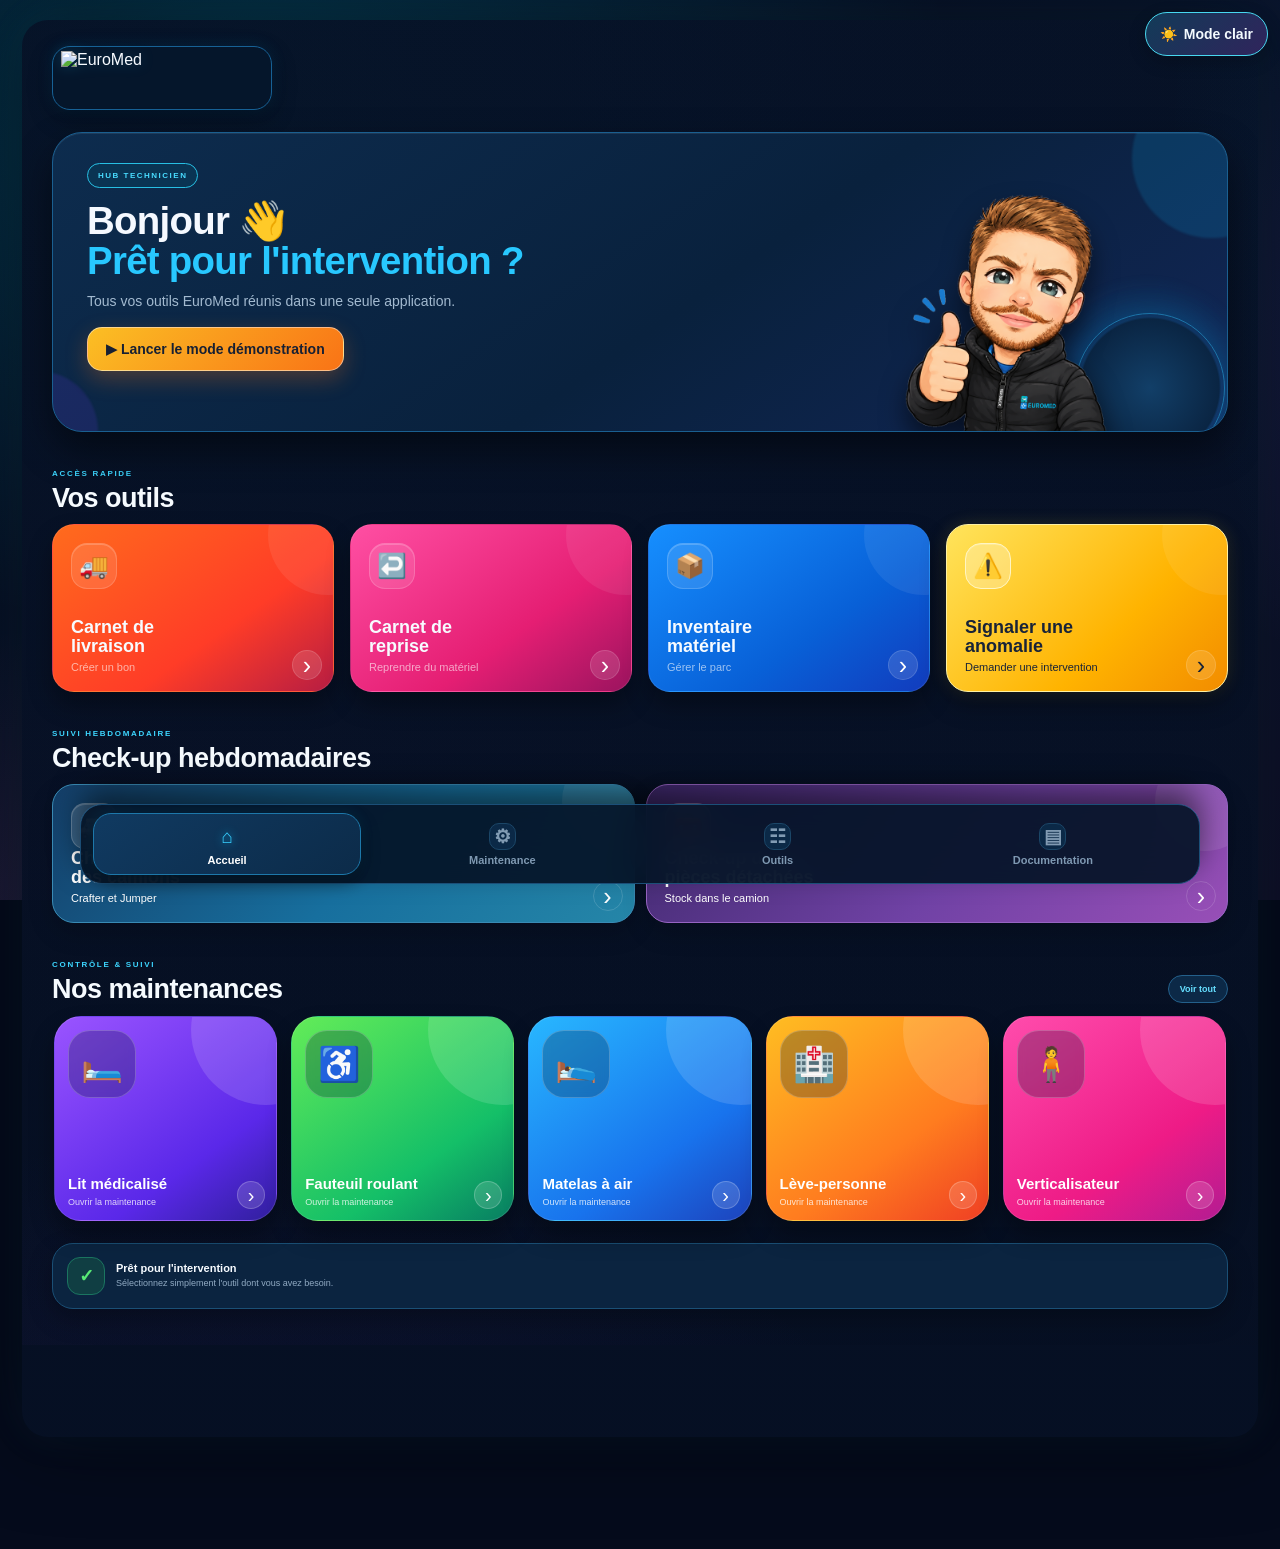
==== index.html @ 22e1423f "Refresh stylesheet cache for light theme colors" ====
<!doctype html>
<html lang="fr">
<head>
<meta charset="utf-8">
<meta name="viewport" content="width=device-width,initial-scale=1,viewport-fit=cover">
<meta name="theme-color" content="#06152b">
<meta name="apple-mobile-web-app-capable" content="yes">
<meta name="apple-mobile-web-app-status-bar-style" content="black-translucent">
<meta name="apple-mobile-web-app-title" content="EuroMed">
<title>EuroMed — Hub Technicien</title>
<link rel="manifest" href="manifest.json">
<link rel="stylesheet" href="style.css?v=20261029-light-contrast">
<style id="tools-checkups-navigation">
.tools-checkup-heading{margin:22px 0 4px}
button.tool-launch{font:inherit;text-align:left;width:100%;cursor:pointer}
.tool-checkup-truck{background:linear-gradient(120deg,#164e63,#0891b2);color:#fff!important}
.tool-checkup-parts{background:linear-gradient(120deg,#4c1d95,#7c3aed);color:#fff!important}
</style>
</head>
<body>
<button class="theme-toggle" id="themeToggle" type="button" aria-label="Passer en mode clair" aria-pressed="false"><span aria-hidden="true">☀️</span><span id="themeToggleLabel">Mode clair</span></button>
<script>
(function(){
 var root=document.documentElement,key='euromed-maintenance-theme',button=document.getElementById('themeToggle'),label=document.getElementById('themeToggleLabel');
 function apply(theme){theme=theme==='light'?'light':'dark';root.setAttribute('data-theme',theme);if(button){button.setAttribute('aria-pressed',String(theme==='light'));button.setAttribute('aria-label',theme==='dark'?'Passer en mode clair':'Passer en mode sombre');}if(label){label.textContent=theme==='dark'?'Mode clair':'Mode sombre';}var icon=button&&button.querySelector('[aria-hidden="true"]');if(icon)icon.textContent=theme==='dark'?'☀️':'🌙';}
 var saved=null;try{saved=localStorage.getItem(key)}catch(e){}apply(saved==='light'?'light':'dark');
 if(button)button.addEventListener('click',function(){var next=root.getAttribute('data-theme')==='dark'?'light':'dark';apply(next);try{localStorage.setItem(key,next)}catch(e){}});
})();
</script>
<div class="app-shell">
  <main id="app" class="app-content"></main>
  <nav class="bottom-nav" aria-label="Navigation principale">
    <button class="nav-item active" data-page="home" type="button"><span class="nav-icon">⌂</span><span>Accueil</span></button>
    <button class="nav-item" data-page="maintenance" type="button"><span class="nav-icon">⚙</span><span>Maintenance</span></button>
    <button class="nav-item" data-page="tools" type="button"><span class="nav-icon">☷</span><span>Outils</span></button>
    <button class="nav-item" data-page="documentation" type="button"><span class="nav-icon">▤</span><span>Documentation</span></button>
  </nav>
</div>
<script>
const MAINTENANCE = [
  {id:'lit', title:'Lit médicalisé', short:'Lit médicalisé', subtitle:'Vérifiez, contrôlez et assurez le bon fonctionnement de votre lit médicalisé.', url:'https://hawaryou.github.io/maintenance-lit-medical/', cls:'purple', icon:'🛏️'},
  {id:'fauteuil', title:'Fauteuil roulant', short:'Fauteuil roulant', subtitle:'Assurez la sécurité et la performance de votre fauteuil roulant.', url:'https://hawaryou.github.io/maintenance-fauteuil-roulant/', cls:'green', icon:'♿'},
  {id:'matelas', title:'Matelas à air', short:'Matelas à air', subtitle:'Contrôlez le système alternating et son bon fonctionnement.', url:'https://hawaryou.github.io/maintenance-matelas-alternating/', cls:'blue', icon:'🛌'},
  {id:'leve', title:'Lève-personne', short:'Lève-personne', subtitle:'Contrôlez le matériel de transfert et ses éléments de sécurité.', url:'https://hawaryou.github.io/maintenance-leve-personne/', cls:'orange', icon:'🏥'},
  {id:'verticalisateur', title:'Verticalisateur', short:'Verticalisateur', subtitle:'Vérifiez, contrôlez et assurez le bon fonctionnement de votre verticalisateur.', url:'https://hawaryou.github.io/maintenance-verticalisateur/', cls:'pink', icon:'🧍'}
];
const app=document.getElementById('app');
const navItems=[...document.querySelectorAll('.nav-item')];
const logo=()=>`<img class="logo" src="https://raw.githubusercontent.com/hawaryou/HUB-euromed/main/assets/euromed-logo.png" alt="EuroMed">`;
const arrow=()=>'<span class="arrow">›</span>';
function setNav(page){navItems.forEach(x=>x.classList.toggle('active',x.dataset.page===page));}
function showPage(page){setNav(page);window.scrollTo({top:0,behavior:'smooth'}); if(page==='maintenance')maintenancePage(); else if(page==='documentation')documentationPage(); else if(page==='tools')toolsPage(); else if(page==='checkupTruck')checkupTruckPage(); else if(page==='checkupParts')checkupPartsPage(); else home();}
function quickIcon(kind){return kind==='delivery'?'🚚':'📦'}
function home(){
 app.innerHTML=`
 <section class="screen-home">
   <div class="topbar">
     <div class="brand-box">${logo()}</div>
     <div class="status-pill" id="connectivityStatus" role="status" aria-live="polite"><span></span><span id="connectivityLabel">Connexion…</span></div>
   </div>
   <div class="hero-card">
     <div class="hero-glow one"></div><div class="hero-glow two"></div>
     <div class="hero-copy">
       <span class="mini-label">HUB TECHNICIEN</span>
       <h1>Bonjour 👋<br><strong>Prêt pour l'intervention ?</strong></h1>
       <p>Tous vos outils EuroMed réunis dans une seule application.</p>
       <button class="demo-launch-btn" id="openDemoMode" type="button">▶ Lancer le mode démonstration</button>
     </div>
     <div class="hero-mascot"><div class="mascot-ring"></div><img src="chibi-euromed.png" alt="Technicien EuroMed"></div>
   </div>
   <div class="section-head"><div><span class="section-kicker">ACCÈS RAPIDE</span><h2>Vos outils</h2></div></div>
   <div class="quick-grid">
     <a class="quick-card delivery" href="https://hawaryou.github.io/Bon-de-livraison-euromed/"><div class="quick-art">${quickIcon('delivery')}</div><div><b>Carnet de<br>livraison</b><small>Créer un bon</small></div>${arrow()}</a>
     <a class="quick-card reprise" href="https://hawaryou.github.io/bon-reprise-euromed/"><div class="quick-art">↩️</div><div><b>Carnet de<br>reprise</b><small>Reprendre du matériel</small></div>${arrow()}</a>
     <a class="quick-card inventory" href="https://hawaryou.github.io/inventaire-materiel/"><div class="quick-art">${quickIcon('inventory')}</div><div><b>Inventaire<br>matériel</b><small>Gérer le parc</small></div>${arrow()}</a>
     <a class="quick-card anomaly" href="signaler-anomalie.html"><div class="quick-art">⚠️</div><div><b>Signaler une<br>anomalie</b><small>Demander une intervention</small></div>${arrow()}</a>
   </div>

   <div class="section-head"><div><span class="section-kicker">SUIVI HEBDOMADAIRE</span><h2>Check-up hebdomadaires</h2></div></div>
   <div class="quick-grid checkup-category-grid">
     <button class="quick-card" data-page="checkupTruck" type="button" style="text-align:left;color:inherit"><div class="quick-art">🚐</div><div><b>Check-up<br>des camions</b><small>Crafter et Jumper</small></div>${arrow()}</button>
     <button class="quick-card" data-page="checkupParts" type="button" style="text-align:left;color:inherit"><div class="quick-art">🧰</div><div><b>Check-up des<br>pièces détachées</b><small>Stock dans le camion</small></div>${arrow()}</button>
   </div>
   <div class="section-head maintenance-head"><div><span class="section-kicker">CONTRÔLE & SUIVI</span><h2>Nos maintenances</h2></div><button class="view-all" data-page="maintenance">Voir tout</button></div>
   <div class="maintenance-scroller">${MAINTENANCE.map((x,i)=>`<button class="maintenance-tile ${x.cls}" data-maint="${x.id}" type="button"><div class="tile-orb">${x.icon}</div><span>${x.title}</span><small>Ouvrir la maintenance</small><i>›</i></button>`).join('')}</div>
   <div class="ready-banner"><div class="ready-icon">✓</div><div><b>Prêt pour l'intervention</b><span>Sélectionnez simplement l'outil dont vous avez besoin.</span></div></div>
 </section>`;
 app.querySelector('.view-all').addEventListener('click',()=>showPage('maintenance'));
 app.querySelectorAll('[data-maint]').forEach(b=>b.addEventListener('click',()=>{const x=MAINTENANCE.find(m=>m.id===b.dataset.maint);location.href=x.url;}));
}
function maintenancePage(){
 app.innerHTML=`<section class="page-top dark-top"><div class="topbar"><button class="back-btn" data-page="home">‹</button><div class="page-title">⚙️ <span>Nos maintenances</span></div><div class="top-spacer"></div></div><p>Choisissez le matériel à contrôler ou à entretenir.</p></section><section class="tools-directory maintenance-directory">
 ${MAINTENANCE.map((x,i)=>`<a class="tool-launch maintenance-launch maint-${x.cls}" href="${x.url}"><span class="tool-launch-icon">${x.icon}</span><span><b>${x.title}</b><small>${x.subtitle}</small></span><span class="tool-arrow">›</span></a>`).join('')}
 </section>`;
 app.querySelector('.back-btn').onclick=()=>showPage('home');
}
function toolsPage(){
 app.innerHTML=`<section class="page-top dark-top"><div class="topbar"><button class="back-btn" data-page="home">‹</button><div class="page-title">🧰 <span>Vos outils</span></div><div class="top-spacer"></div></div><p>Tous les outils quotidiens du technicien EuroMed, réunis ici.</p></section><section class="tools-directory">
 <a class="tool-launch tool-delivery" href="https://hawaryou.github.io/Bon-de-livraison-euromed/"><span class="tool-launch-icon">🚚</span><span><b>Carnet de livraison</b><small>Créer et signer un bon de livraison</small></span><span class="tool-arrow">›</span></a>
 <a class="tool-launch tool-reprise" href="https://hawaryou.github.io/bon-reprise-euromed/"><span class="tool-launch-icon">↩️</span><span><b>Carnet de reprise</b><small>Tracer le matériel repris</small></span><span class="tool-arrow">›</span></a>
 <a class="tool-launch tool-inventory" href="https://hawaryou.github.io/inventaire-materiel/"><span class="tool-launch-icon">📦</span><span><b>Inventaire du matériel</b><small>Consulter et gérer le parc</small></span><span class="tool-arrow">›</span></a>
 <a class="tool-launch tool-anomaly" href="signaler-anomalie.html"><span class="tool-launch-icon">⚠️</span><span><b>Signaler une anomalie</b><small>Déclarer un problème technique</small></span><span class="tool-arrow">›</span></a>
 <div class="section-head tools-checkup-heading"><div><span class="section-kicker">SUIVI HEBDOMADAIRE</span><h2>Check-up hebdomadaires</h2></div></div>
 <button class="tool-launch tool-checkup-truck" type="button" data-open-checkup="truck"><span class="tool-launch-icon">🚐</span><span><b>Check-up des camions</b><small>Contrôle du Crafter et du Jumper</small></span><span class="tool-arrow">›</span></button>
 <button class="tool-launch tool-checkup-parts" type="button" data-open-checkup="parts"><span class="tool-launch-icon">🧰</span><span><b>Check-up des pièces détachées</b><small>Vérifier les pièces et consommables dans le camion</small></span><span class="tool-arrow">›</span></button>
 </section>`;
 app.querySelector('.back-btn').onclick=()=>showPage('home');
 app.querySelector('[data-open-checkup="truck"]').onclick=()=>showPage('checkupTruck');
 app.querySelector('[data-open-checkup="parts"]').onclick=()=>showPage('checkupParts');
}
function checkupTruckPage(){renderCheckup('truck')}
function checkupPartsPage(){renderCheckup('parts')}
function renderCheckup(mode){
 const isTruck=mode==='truck';
 const veh=['État de la carrosserie','Pneus (pression et usure)','Feux (phares, arrière, clignotants, freins)','Rétroviseurs','Vitres (fissures, éclats)','Niveau d’huile','Liquide de refroidissement','Liquide de frein','Essuie-glaces et lave-glace','Tableau de bord (voyants d’alerte)','Ceintures de sécurité','Système de communication','Équipement médical','Extincteur','Hygiène et propreté','Côté droit inspecté','Côté gauche inspecté','Avant inspecté','Arrière inspecté'];
 const parts=[[1,'Gonfleur à air pour matelas Nausiflow 512'],[1,'Moteur hauteur variable LINAK'],[1,'Moteur hauteur variable DEWERT'],[1,'Moteur relève-buste LINAK'],[1,'Moteur relève-buste DEWERT'],[1,'Télécommande de lit LINAK'],[1,'Télécommande de lit DEWERT'],[4,'Roues de lit + visserie'],[2,'Barres de liaison de sommier de lit'],[6,'Papillons de lit'],[4,'Attaches barrières de lit'],[2,'Crémaillères de sommier pied pour lit'],[2,'Attaches pour sommier pied'],[1,'Boîte de masques type II'],[1,'Mousse nettoyante Hartmann'],[1,'Bouteille de gel hydroalcoolique'],[1,'Boîte de gants latex/vinyle'],[1,'Paquet de lingettes désinfectantes'],[1,'Sachet poubelle'],[1,'Blouse de protection intégrale']];
 const title=isTruck?'Check-up des camions':'Check-up des pièces détachées';
 const subtitle=isTruck?'Contrôle extérieur, mécanique et équipements du Crafter ou du Jumper.':'Inventaire hebdomadaire des pièces détachées et consommables présents dans le camion.';
 const key='euromed-weekly-checkups-'+mode;
 const fields=isTruck?veh.map((x,i)=>`<div class="cu-row"><label class="cu-item"><span>${x}</span><select name="veh_${i}" aria-label="${x}"><option value="">À vérifier</option><option>OK</option><option>Problème</option><option>Sans objet</option></select></label><input class="cu-detail" name="veh_note_${i}" placeholder="Détail / action à prévoir"></div>`).join(''):parts.map((p,i)=>`<div class="cu-row"><div class="part-name"><b>${p[0]}×</b><span>${p[1]}</span></div><label class="part-check"><input type="checkbox" name="part_present_${i}"> Présent</label><label class="part-check"><input type="checkbox" name="part_missing_${i}"> Manquant</label><input class="cu-detail" name="part_note_${i}" placeholder="Quantité constatée / remarque"></div>`).join('');
 app.innerHTML=`<section class="page-top dark-top"><div class="topbar"><button class="back-btn" data-page="home">‹</button><div class="page-title">${isTruck?'🚐':'🧰'} <span>${title}</span></div><div class="top-spacer"></div></div><p>${subtitle}</p></section><section class="checkup-wrap"><div class="checkup-note">Contrôle hebdomadaire de démonstration. Les données sont conservées localement sur cet appareil ; imprimez le formulaire signé pour l’archivage.</div><form id="checkupForm"><section class="checkup-section"><h2>1. Identification</h2><div class="checkup-fields"><label>Véhicule<select id="cuVehicle" required><option>Volkswagen Crafter</option><option>Citroën Jumper</option></select></label><label>Date<input id="cuDate" type="date" required></label><label>Nom du technicien<input id="cuTech" required placeholder="Nom et prénom"></label>${isTruck?'<label>Kilométrage<input id="cuKm" type="number" min="0" placeholder="Kilométrage"></label>':''}</div></section><section class="checkup-section"><h2>2. ${isTruck?'Vérification du camion':'Pièces détachées à bord'}</h2><p class="checkup-sub">${isTruck?'Inspectez chaque zone du véhicule puis sélectionnez l’état de chaque élément.':'Vérifiez la présence des quantités attendues et signalez les éléments manquants.'}</p>${isTruck?`<div class="vehicle-views"><div class="vehicle-view view-side"><div class="van-drawing"><span class="van-cab"></span><span class="van-body"></span><i class="wheel w1"></i><i class="wheel w2"></i></div><b>Côté droit</b><small>Carrosserie, portes, pneus</small></div><div class="vehicle-view view-side"><div class="van-drawing reverse"><span class="van-cab"></span><span class="van-body"></span><i class="wheel w1"></i><i class="wheel w2"></i></div><b>Côté gauche</b><small>Carrosserie, portes, pneus</small></div><div class="vehicle-view view-front"><div class="van-front"><i></i><i></i><span></span></div><b>Avant</b><small>Capot, pare-brise, feux</small></div><div class="vehicle-view view-rear"><div class="van-rear"><i></i><span></span><i></i></div><b>Arrière</b><small>Portes, feux, pare-chocs</small></div></div>`:''}<div class="checkup-progress"><span id="cuProgressText">0 élément vérifié</span><div><i id="cuProgressBar"></i></div></div><div class="checkup-list">${fields}</div></section><section class="checkup-section"><h2>3. Observations et signature</h2><label class="full-label">Observations générales<textarea id="cuNotes" rows="3" placeholder="Anomalies, pièces à commander, actions réalisées…"></textarea></label><label class="full-label">Signature du technicien</label><canvas id="cuSignature"></canvas><button class="secondary-btn" id="clearSig" type="button">Effacer la signature</button></section><div class="checkup-actions"><button class="big-open" type="submit">💾 Enregistrer le contrôle</button><button class="secondary-btn" id="printCu" type="button">🖨️ Imprimer / PDF</button><button class="secondary-btn" id="newCu" type="button">Nouveau contrôle</button></div></form><section class="checkup-section"><h2>Historique de ce check-up</h2><div id="cuHistory"></div></section></section>`;
 app.querySelector('.back-btn').onclick=()=>showPage('home');const date=app.querySelector('#cuDate');date.value=new Date().toISOString().slice(0,10);const canvas=app.querySelector('#cuSignature'),ctx=canvas.getContext('2d');let drawing=false,ink=false;
 function resize(){const r=canvas.getBoundingClientRect();canvas.width=Math.max(300,Math.floor(r.width*devicePixelRatio));canvas.height=150*devicePixelRatio;ctx.setTransform(devicePixelRatio,0,0,devicePixelRatio,0,0);ctx.lineWidth=2.5;ctx.lineCap='round';ctx.strokeStyle='#10243b'}resize();
 function pt(e){const r=canvas.getBoundingClientRect();return{x:e.clientX-r.left,y:e.clientY-r.top}}canvas.onpointerdown=e=>{drawing=true;ink=true;canvas.setPointerCapture(e.pointerId);const p=pt(e);ctx.beginPath();ctx.moveTo(p.x,p.y)};canvas.onpointermove=e=>{if(drawing){const p=pt(e);ctx.lineTo(p.x,p.y);ctx.stroke()}};['pointerup','pointercancel'].forEach(n=>canvas.addEventListener(n,()=>drawing=false));app.querySelector('#clearSig').onclick=()=>{ctx.clearRect(0,0,canvas.width,canvas.height);ink=false};
 function updateProgress(){const controls=[...app.querySelectorAll('.checkup-list select')];const done=controls.filter(x=>x.value!=='').length;const total=controls.length;const label=app.querySelector('#cuProgressText');const bar=app.querySelector('#cuProgressBar');if(label)label.textContent=done+' / '+total+' éléments vérifiés';if(bar)bar.style.width=(total?done/total*100:0)+'%';controls.forEach(x=>{x.closest('.cu-row')?.classList.toggle('cu-problem',x.value==='Problème');x.closest('.cu-row')?.classList.toggle('cu-ok',x.value==='OK')})}app.querySelectorAll('.checkup-list select').forEach(x=>x.addEventListener('change',updateProgress));updateProgress();
 function history(){let a=[];try{a=JSON.parse(localStorage.getItem(key)||'[]')}catch(e){}app.querySelector('#cuHistory').innerHTML=a.length?a.slice().reverse().map(x=>`<div class="cu-history-row"><b>${x.vehicle} — ${x.date}</b><span>${x.tech} · ${x.status}</span></div>`).join(''):'<p class="checkup-sub">Aucun contrôle enregistré sur cet appareil.</p>'}
 app.querySelector('#checkupForm').onsubmit=e=>{e.preventDefault();const form=e.currentTarget;const data={vehicle:app.querySelector('#cuVehicle').value,date:date.value,tech:app.querySelector('#cuTech').value,km:app.querySelector('#cuKm')?.value||'',notes:app.querySelector('#cuNotes').value,signature:ink?canvas.toDataURL('image/png'):'',fields:{},status:'Contrôle enregistré'};form.querySelectorAll('[name]').forEach(el=>data.fields[el.name]=el.type==='checkbox'?el.checked:el.value);let a=[];try{a=JSON.parse(localStorage.getItem(key)||'[]')}catch(e){}a.push(data);try{localStorage.setItem(key,JSON.stringify(a));alert('Contrôle enregistré sur cet appareil. Pensez à imprimer une copie pour l’archivage.');history()}catch(err){alert('Stockage local saturé. Imprimez le contrôle pour le conserver.')}};
 app.querySelector('#printCu').onclick=()=>window.print();app.querySelector('#newCu').onclick=()=>{if(confirm('Commencer un nouveau contrôle ?')){if(isTruck)checkupTruckPage();else checkupPartsPage()}};history();
}

function documentationPage(){
 app.innerHTML=`
 <section class="page-top dark-top doc-top">
   <div class="topbar"><button class="back-btn" data-page="home">‹</button><div class="page-title">📄 <span>Documentation</span></div><div class="top-spacer"></div></div>
   <p>Accédez à vos documents et notices EuroMed.</p>
 </section>
 <section class="documentation-wrap">
   <div class="doc-card"><div class="doc-art">📄<span>PDF</span></div><span class="selected-kicker">DOCUMENTS EUROMED</span><h2>Envoi PDF EuroMed</h2><p>Accédez à la documentation, aux notices et envoyez vos documents.</p><a class="big-open" href="https://hawaryou.github.io/envoi_pdf_euromed/">Ouvrir la documentation ${arrow()}</a><div class="direct-link">↗ https://hawaryou.github.io/envoi_pdf_euromed/</div></div>
   <div class="doc-mascot"><div>Ensemble pour<br><strong>votre matériel !</strong></div><img src="chibi-euromed.png" alt="EuroMed"></div>
 </section>`;
 app.querySelector('.back-btn').addEventListener('click',()=>showPage('home'));
}
navItems.forEach(item=>item.addEventListener('click',()=>showPage(item.dataset.page)));
document.addEventListener('click',e=>{const b=e.target.closest('[data-page]');if(!b||b.classList.contains('nav-item')||b.classList.contains('view-all'))return;if(b.tagName==='BUTTON'&&b.dataset.page)showPage(b.dataset.page);});
home();
</script>
<script>
(function(){
 function update(){var pill=document.getElementById("connectivityStatus"),label=document.getElementById("connectivityLabel");if(!pill||!label)return;var online=navigator.onLine;label.textContent=online?"EN LIGNE":"HORS CONNEXION";pill.classList.toggle("offline",!online);pill.setAttribute("aria-label",online?"Connexion disponible":"Mode hors connexion");}
 window.addEventListener("online",update);window.addEventListener("offline",update);update();
 if("serviceWorker" in navigator && location.protocol==="https:"){navigator.serviceWorker.register("./service-worker.js").catch(function(e){console.warn("Mode hors connexion indisponible",e);});}
})();
</script>
<script>
/* Sur téléphone, la barre de navigation apparaît au toucher puis se replie après quelques secondes. */
(function(){
  var mq = window.matchMedia('(max-width: 700px)');
  var timer = null;
  function reveal(){
    if (!mq.matches) { document.body.classList.remove('nav-visible'); return; }
    document.body.classList.add('nav-visible');
    if (timer) window.clearTimeout(timer);
    timer = window.setTimeout(function(){
      document.body.classList.remove('nav-visible');
    }, 4500);
  }
  document.addEventListener('touchstart', reveal, {passive:true});
  document.addEventListener('pointerdown', function(e){
    if (e.pointerType === 'touch' || e.pointerType === 'pen') reveal();
  }, {passive:true});
  document.addEventListener('focusin', function(e){
    if (mq.matches && e.target.closest && e.target.closest('.bottom-nav')) reveal();
  });
  window.addEventListener('resize', function(){
    if (!mq.matches) {
      if (timer) window.clearTimeout(timer);
      document.body.classList.remove('nav-visible');
    }
  });
})();
</script>

<script>
/* Mode présentation EuroMed : parcours guidé du HUB et de ses applications. */
(function(){
 const slides=[
  {eyebrow:'01 · LE HUB EUROMED',title:'Un portail unique pour le technicien',text:'Le HUB est la porte d’entrée vers les outils terrain EuroMed. Il rassemble les applications web créées pour réduire le papier, guider les contrôles et retrouver rapidement les bons documents.',items:[
   ['🏠','Accueil centralisé','Accès direct aux bons, à l’inventaire, au signalement d’anomalie, aux check-ups et aux maintenances.'],
   ['📱','Pensé pour le terrain','Interface responsive, grandes zones tactiles et navigation utilisable sur smartphone comme sur ordinateur.'],
   ['🎨','Interface personnalisable','Cartes colorées, thème clair/sombre et identité visuelle EuroMed avec logo et chibi.'],
   ['🧭','Navigation cohérente','Les applications disposent d’un bouton Menu pour revenir au HUB, afin de garder un parcours simple.']
  ]},
  {eyebrow:'02 · BON DE LIVRAISON',title:'Formaliser chaque livraison',text:'Le carnet numérique remplace le bon papier et rassemble les informations utiles à la traçabilité de la livraison.',items:[
   ['👤','Destinataire','Établissement ou client, adresse, ville, e-mail et référence de commande.'],
   ['📦','Matériel livré','Tableau modifiable avec nom, quantité, désignation du produit et numéro de série ou de lot ; ajout de plusieurs lignes.'],
   ['✍️','Réception signée','Date et lieu de livraison, signature du client et signature du technicien/installateur.'],
   ['📷','Destinataire absent','Option dédiée avec prise de photo du lieu de dépôt à joindre au bon.'],
   ['📧','Envoi avec pièces jointes','Le bon est adressé à EuroMed et peut aussi être envoyé au client avec plusieurs notices/protocoles sélectionnés.']
  ],links:[['Ouvrir le bon de livraison','https://hawaryou.github.io/Bon-de-livraison-euromed/']]},
  {eyebrow:'03 · BON DE REPRISE',title:'Tracer le matériel récupéré',text:'Le carnet de reprise reprend la présentation graphique du bon de livraison mais répond au scénario inverse : un technicien récupère du matériel chez un patient ou un établissement.',items:[
   ['🧾','Identification','Renseigner le destinataire et les informations de reprise sans champ téléphone superflu.'],
   ['🛠️','Matériel repris','Tableau pour identifier chaque équipement et renseigner son état au moment de la récupération.'],
   ['⚠️','Motif et anomalie','Motifs de reprise présentés clairement ; la détection d’une anomalie permet de joindre une photo.'],
   ['✍️','Traçabilité','Document de reprise signé et envoyé par e-mail via son propre Apps Script, indépendant de celui de la livraison.']
  ],links:[['Ouvrir le bon de reprise','https://hawaryou.github.io/bon-reprise-euromed/']]},
  {eyebrow:'04 · INVENTAIRE DU MATÉRIEL',title:'Identifier le matériel par scan',text:'L’application d’inventaire aide à relever les numéros de série sur site, sans devoir les retaper manuellement.',items:[
   ['📷','Scan EAN-13','La caméra du téléphone lit le code-barres du lit et récupère son numéro de série. Le code est contrôlé, y compris son chiffre de contrôle.'],
   ['🛏️','Lit obligatoire','Le numéro de série du lit constitue l’identifiant requis pour poursuivre la saisie.'],
   ['🧰','Équipements associés','Potence, barrières et matelas à air peuvent être scannés en complément.'],
   ['📋','Localisation','Foyer/établissement, nom et chambre sont saisis puis préremplis dans le Google Form.'],
   ['📊','Enregistrement','Après vérification, le formulaire est envoyé et la réponse est enregistrée dans le Google Sheet associé.']
  ],links:[['Ouvrir l’inventaire','https://hawaryou.github.io/inventaire-materiel/']]},
  {eyebrow:'05 · SIGNALER UNE ANOMALIE',title:'Faire remonter un problème terrain',text:'Le formulaire structure les informations nécessaires pour comprendre le défaut et préparer une intervention.',items:[
   ['🩺','Dispositif concerné','Lit, fauteuil roulant, matelas à air, verticalisateur, soulève-personne ou autre matériel.'],
   ['🔎','Identification rapide','Numéro de série saisi ou lu par QR, Data Matrix, code-barres ou photo, avec réglages de caméra disponibles.'],
   ['📍','Contexte','Client/établissement, foyer si applicable et nom du technicien ayant constaté le problème.'],
   ['📝','Description et photos','Décrire l’anomalie et les risques éventuels ; ajouter jusqu’à cinq photos.'],
   ['📤','Brouillon et file d’attente','Les champs sont conservés localement sur l’appareil et une file d’attente permet de suivre les signalements à envoyer. Les photos ne sont pas conservées après fermeture/rechargement.']
  ],links:[['Ouvrir le formulaire anomalie','signaler-anomalie.html']]},
  {eyebrow:'06 · MAINTENANCES',title:'Des fiches adaptées à chaque équipement',text:'Les applications reprennent les fiches de maintenance EuroMed correspondantes. Elles guident le technicien dans les contrôles visuels et fonctionnels, puis produisent une trace documentaire.',items:[
   ['🛏️','Lit médicalisé · ENR08-V05','Contrôles, scan QR/Data Matrix/Code 128/EAN-13, certificat PDF, résultat conforme en vert et non conforme en rouge, niveau d’obsolescence et tournée multi-lits.'],
   ['♿','Fauteuil roulant · ENR10-V03','Contrôles visuels et fonctionnels, scan par caméra ou photo, certificat PDF, aperçu avant envoi et tournée multi-fauteuils.'],
   ['🛌','Matelas à air · ENR09-V02','Maintenance annuelle ou périodique, contrôles du système compresseur/matelas, observations, pièces remplacées, obsolescence et PDF.'],
   ['🏥','Lève-personne · ENR11-V02','Contrôles de sécurité, saisie des numéros de sangles et décision de maintien en service : approuvé, approuvé sous réserve ou non approuvé.'],
   ['🧍','Verticalisateur · ENR12-V02','Fiche dédiée aux contrôles visuels et fonctionnels, identification par scan et décision de maintien en service.'],
   ['📄','Un résultat exploitable','Les fiches génèrent un PDF comprenant les résultats, observations et signatures, avec aperçu/téléchargement et envoi par e-mail via Google Apps Script.']
  ],links:[
   ['Lit médicalisé','https://hawaryou.github.io/maintenance-lit-medical/'],
   ['Fauteuil roulant','https://hawaryou.github.io/maintenance-fauteuil-roulant/'],
   ['Matelas à air','https://hawaryou.github.io/maintenance-matelas-alternating/'],
   ['Lève-personne','https://hawaryou.github.io/maintenance-leve-personne/'],
   ['Verticalisateur','https://hawaryou.github.io/maintenance-verticalisateur/']
  ]},
  {eyebrow:'07 · TOURNÉES MULTI-ÉQUIPEMENTS',title:'Une signature client pour toute la tournée',text:'Pour les maintenances compatibles, le mode multi-équipements permet de traiter plusieurs appareils dans une même tournée plutôt que de recommencer toute la procédure pour chacun.',items:[
   ['1️⃣','Mode normal','Contrôler un équipement et produire son certificat individuellement.'],
   ['➕','Mode tournée','Enregistrer chaque appareil l’un après l’autre puis passer au suivant.'],
   ['✍️','Signature unique','À la fin de la tournée, le client signe une seule fois.'],
   ['📚','Dossier PDF groupé','Les certificats de la tournée sont regroupés dans un seul PDF et peuvent être envoyés ensemble.'],
   ['🟢🔴','Résultat lisible','Les statuts de conformité sont mis en évidence ; pour les fiches concernées, la propreté/aspect extérieur seule ne déclenche pas à elle seule la non-conformité globale.']
  ]},
  {eyebrow:'08 · CHECK-UPS & DOCUMENTATION',title:'Préparer, contrôler et retrouver les ressources',text:'Les check-ups hebdomadaires et la bibliothèque documentaire complètent les applications de maintenance et de traçabilité.',items:[
   ['🚐','Check-up des camions','Liste de vérification du Crafter ou du Jumper : carrosserie, pneus, feux, niveaux, essuie-glaces, équipements et observations. Le formulaire comporte une progression de contrôle, une signature et une impression PDF.'],
   ['🧰','Check-up des pièces détachées','Contrôle des quantités attendues, de la présence des pièces et consommables dans le camion, avec remarques sur les manquants.'],
   ['📚','Notices et protocoles','Liste des PDF récupérée depuis GitHub ; actualisation, recherche, sélection multiple, lecture/aperçu, zoom et ouverture dans un nouvel onglet.'],
   ['🎬','Vidéos utiles','Les vidéos de montage/démontage de lit sont proposées sous forme de liens dans l’e-mail, sans envoyer les vidéos comme fichiers.'],
   ['✉️','Envoi documentaire','Saisie du destinataire, sélection des documents, confirmation avant envoi et transmission des PDF en pièces jointes via Apps Script.']
  ],links:[
   ['Démontrer le check-up camion','internal:checkupTruck'],
   ['Démontrer le check-up pièces','internal:checkupParts'],
   ['Ouvrir la documentation','https://hawaryou.github.io/envoi_pdf_euromed/']
  ]},
  {eyebrow:'09 · ARCHITECTURE & BONNES PRATIQUES',title:'Des applications web connectées entre elles',text:'Les interfaces sont hébergées sur GitHub Pages. Selon l’application, les données et les documents utilisent les services associés configurés pour le projet.',items:[
   ['🌐','GitHub Pages','Hébergement des interfaces accessibles par un lien web, sans installation classique sur le poste.'],
   ['📨','Google Apps Script','Utilisé par les formulaires concernés pour transmettre les PDF et les e-mails. Des scripts indépendants sont prévus pour les différents workflows.'],
   ['📂','GitHub pour les notices','Les PDF documentaires sont chargés depuis le dépôt configuré ; ajouter un fichier au bon dossier permet de le faire apparaître dans la liste après actualisation.'],
   ['🔒','Confidentialité','Avant une mise en production élargie, vérifier les destinataires, les droits d’accès, les durées de conservation et les informations de confidentialité. Ne pas placer de données patients/confidentielles dans un dépôt public.'],
   ['🧪','Démo sans risque','Pendant la présentation, montrer les parcours et aperçus ; éviter de signer ou d’envoyer un vrai document si les données sont réelles.']
  ]}
 ];
 let index=0;
 const modal=document.createElement('div');modal.className='demo-modal';modal.id='demoModal';modal.setAttribute('role','dialog');modal.setAttribute('aria-modal','true');modal.setAttribute('aria-label','Mode démonstration EuroMed');modal.hidden=true;
 modal.innerHTML='<div class="demo-panel"><div class="demo-modal-top"><span class="demo-badge">▶ MODE DÉMONSTRATION</span><button class="demo-close" type="button" aria-label="Fermer la démonstration">✕</button></div><div class="demo-progress"><i></i></div><div class="demo-content"></div><div class="demo-footer"><button class="demo-prev" type="button">← Précédent</button><span class="demo-counter"></span><button class="demo-next" type="button">Suivant →</button></div><p class="demo-safety">Présentation guidée · Les liens ouvrent les applications réelles. Ne validez pas de document et n’envoyez pas de données pendant la présentation.</p></div>';
 document.body.appendChild(modal);
 const content=modal.querySelector('.demo-content');
 function render(){
  const s=slides[index];
  content.innerHTML='<span class="demo-eyebrow">'+s.eyebrow+'</span><h2>'+s.title+'</h2><p class="demo-intro">'+s.text+'</p><div class="demo-items">'+s.items.map(x=>'<article class="demo-item"><span class="demo-item-icon">'+x[0]+'</span><div><b>'+x[1]+'</b><p>'+x[2]+'</p></div></article>').join('')+'</div>'+(s.links?'<div class="demo-links">'+s.links.map(x=>'<button type="button" class="demo-link" data-demo-link="'+x[1]+'">'+x[0]+' <span>↗</span></button>').join('')+'</div>':'');
  modal.querySelector('.demo-counter').textContent=(index+1)+' / '+slides.length;
  modal.querySelector('.demo-progress i').style.width=((index+1)/slides.length*100)+'%';
  modal.querySelector('.demo-prev').disabled=index===0;
  modal.querySelector('.demo-next').textContent=index===slides.length-1?'Terminer ✓':'Suivant →';
  /* Sur mobile, chaque étape recommence en haut : ne pas conserver le défilement de l'étape précédente. */
  const panel=modal.querySelector('.demo-panel');
  panel.scrollTop=0;
  content.scrollTop=0;
  if(typeof requestAnimationFrame==='function') requestAnimationFrame(()=>{panel.scrollTop=0;});
 }
 function open(){index=0;render();modal.hidden=false;document.body.classList.add('demo-open');modal.querySelector('.demo-next').focus();}
 function close(){modal.hidden=true;document.body.classList.remove('demo-open');}
 document.addEventListener('click',e=>{if(e.target.closest('#openDemoMode'))open();});
 modal.querySelector('.demo-close').addEventListener('click',close);
 modal.addEventListener('click',e=>{if(e.target===modal)close();});
 modal.querySelector('.demo-prev').addEventListener('click',()=>{if(index>0){index--;render();}});
 modal.querySelector('.demo-next').addEventListener('click',()=>{if(index<slides.length-1){index++;render();}else close();});
 modal.addEventListener('click',e=>{
  const b=e.target.closest('[data-demo-link]');if(!b)return;
  const dest=b.dataset.demoLink;
  if(dest==='internal:maintenance'){close();showPage('maintenance');}
  else if(dest==='internal:checkupTruck'){close();showPage('checkupTruck');}
  else if(dest==='internal:checkupParts'){close();showPage('checkupParts');}
  else {close();window.open(dest,'_blank','noopener');}
 });
 document.addEventListener('keydown',e=>{if(modal.hidden)return;if(e.key==='Escape')close();if(e.key==='ArrowRight')modal.querySelector('.demo-next').click();if(e.key==='ArrowLeft')modal.querySelector('.demo-prev').click();});
})();
</script>
</body>
</html>
---- style.css ----
*{box-sizing:border-box} :root{--bg:#06152b;--bg2:#081c36;--panel:#0d2543;--panel2:#102e50;--line:#1c4f7c;--white:#f7fbff;--muted:#9bb3cb;--cyan:#16c7ff;--blue:#247bff;--purple:#8b4dff;--green:#48df5c;--pink:#ff3e9e;--orange:#ff7a25}html{background:#020b17;scroll-behavior:smooth}body{margin:0;min-height:100vh;font-family:-apple-system,BlinkMacSystemFont,"SF Pro Display","Segoe UI",Roboto,Arial,sans-serif;color:var(--white);background:radial-gradient(circle at 50% -10%,#123b63 0,#06152b 42%,#020b17 100%)}button,a{font:inherit}a{text-decoration:none;color:inherit}.app-shell{width:100%;max-width:520px;min-height:100vh;margin:0 auto;position:relative;overflow:hidden;background:linear-gradient(180deg,#06172e 0,#071a32 52%,#041126 100%);padding-bottom:92px;box-shadow:0 0 70px #0008}.app-content{min-height:100vh;background:radial-gradient(circle at 85% 10%,#0c3454aa 0,transparent 28%),linear-gradient(180deg,#06172e,#041329)}
.screen-home{padding:15px 16px 26px}.topbar{display:flex;align-items:center;justify-content:space-between;gap:12px;margin-bottom:14px}.brand-box{width:190px;height:55px;display:flex;align-items:center;padding:4px 8px;border-radius:18px;background:#06172ccc;border:1px solid #176195;box-shadow:0 8px 24px #0005,0 0 16px #079fe622}.logo{width:100%;height:100%;object-fit:contain;object-position:left center;opacity:1;mix-blend-mode:normal;filter:drop-shadow(0 0 7px #19bfff33)}.status-pill{border:1px solid #23547d;background:#0b2947;color:#b8cde1;border-radius:999px;padding:8px 10px;font-size:8px;font-weight:900;letter-spacing:.8px;white-space:nowrap}.status-pill>span:first-child{display:inline-block;width:6px;height:6px;background:#52e66b;border-radius:50%;box-shadow:0 0 9px #52e66b;margin-right:5px}.hero-card{min-height:250px;border:1px solid #1a5f90;border-radius:30px;padding:20px 18px;position:relative;overflow:hidden;background:linear-gradient(145deg,#0d2c4e,#09213d 55%,#122657);box-shadow:0 18px 38px #0007, inset 0 1px 0 #ffffff14}.hero-card:after{content:"";position:absolute;inset:auto -40px -80px auto;width:240px;height:240px;border-radius:50%;background:radial-gradient(circle,#0d6fa5aa 0,transparent 68%);filter:blur(2px)}.hero-glow{position:absolute;border-radius:50%;filter:blur(1px)}.hero-glow.one{width:160px;height:160px;right:-65px;top:-55px;background:#0ca7e62c}.hero-glow.two{width:120px;height:120px;left:-75px;bottom:-60px;background:#7138ff24}.hero-copy{position:relative;z-index:4;width:65%}.mini-label{display:inline-block;border:1px solid #27bfe3;background:#0a3453;border-radius:999px;padding:7px 10px;font-size:8px;font-weight:900;letter-spacing:1.5px;color:#49dcff}.hero-copy h1{font-size:25px;line-height:1.05;letter-spacing:-.7px;margin:13px 0 9px;color:#f5f9ff}.hero-copy h1 strong{color:#28c8ff}.hero-copy p{font-size:11px;line-height:1.45;color:#a3bad0;max-width:220px;margin:0}.hero-mascot{position:absolute;z-index:5;right:-2px;bottom:-7px;width:47%;height:205px;display:flex;align-items:flex-end;justify-content:center}.mascot-ring{position:absolute;width:150px;height:150px;border-radius:50%;right:4px;bottom:-25px;background:radial-gradient(circle,#123f68 0,#0a2543 66%,transparent 68%);border:1px solid #1c75a9;box-shadow:0 0 30px #008ed333}.hero-mascot img{position:relative;width:185px;height:185px;object-fit:contain;opacity:1;mix-blend-mode:normal;filter:drop-shadow(0 15px 13px #0008);transform:translateY(6px)}
.section-head{display:flex;justify-content:space-between;align-items:end;gap:10px;margin:25px 0 12px}.section-kicker{font-size:8px;font-weight:900;letter-spacing:1.7px;color:#3dd6ff}.section-head h2{font-size:23px;line-height:1;margin:5px 0 0;color:#f6fbff;letter-spacing:-.5px}.view-all{border:1px solid #24608b;background:#0c2947;color:#66dfff;border-radius:999px;padding:8px 11px;font-size:9px;font-weight:900}.quick-grid{display:grid;grid-template-columns:1fr 1fr;gap:11px}.quick-card{min-height:145px;border-radius:25px;padding:14px;position:relative;overflow:hidden;display:flex;flex-direction:column;justify-content:space-between;border:1px solid #ffffff18;box-shadow:0 13px 25px #0005;transition:transform .15s}.quick-card:active,.maintenance-tile:active,.big-open:active{transform:scale(.985)}.quick-card:after{content:"";position:absolute;width:120px;height:120px;border-radius:50%;right:-55px;top:-50px;background:#ffffff12}.delivery{background:linear-gradient(145deg,#ff6b1d,#ff3c27 62%,#b61d43)}.reprise{background:linear-gradient(145deg,#ff4fa3,#e51e73 62%,#9b145f)}.inventory{background:linear-gradient(145deg,#168fff,#0860d7 62%,#123cbd)}.quick-art{width:46px;height:46px;border-radius:16px;background:#ffffff1d;border:1px solid #ffffff2b;display:grid;place-items:center;font-size:24px;box-shadow:inset 0 1px 0 #fff3}.quick-card b{font-size:16px;line-height:1.03}.quick-card small{display:block;color:#fff9;font-size:9px;margin-top:5px}.arrow{display:grid;place-items:center;width:30px;height:30px;border-radius:50%;background:#ffffff20;border:1px solid #ffffff25;font-size:25px;color:#fff;line-height:1}.quick-card>.arrow{position:absolute;right:11px;bottom:11px}.maintenance-head{margin-top:29px}.maintenance-scroller{display:flex;gap:10px;overflow-x:auto;padding:1px 2px 14px;margin-right:-16px;scrollbar-width:none}.maintenance-scroller::-webkit-scrollbar{display:none}.maintenance-tile{flex:0 0 150px;height:185px;border:1px solid #ffffff20;border-radius:27px;padding:13px;position:relative;overflow:hidden;display:flex;flex-direction:column;justify-content:flex-end;text-align:left;color:#fff;box-shadow:0 14px 25px #0005}.maintenance-tile:before{content:"";position:absolute;width:150px;height:150px;border-radius:50%;right:-65px;top:-62px;background:#fff2}.maintenance-tile.purple{background:linear-gradient(145deg,#9a54ff,#5a28e9 68%,#301f9d)}.maintenance-tile.green{background:linear-gradient(145deg,#63ec58,#14bf68 67%,#087d62)}.maintenance-tile.blue{background:linear-gradient(145deg,#28b7ff,#1873ed 65%,#1d43bc)}.maintenance-tile.orange{background:linear-gradient(145deg,#ffbd22,#ff7c1f 62%,#ef3f24)}.maintenance-tile.pink{background:linear-gradient(145deg,#ff4cac,#ee1b86 65%,#b31c92)}.tile-orb{position:absolute;top:13px;left:13px;width:68px;height:68px;border-radius:22px;background:#06182d45;border:1px solid #ffffff35;display:grid;place-items:center;font-size:34px;backdrop-filter:blur(5px)}.maintenance-tile span{font-size:15px;font-weight:900;line-height:1.05;position:relative;z-index:2;max-width:125px}.maintenance-tile small{font-size:9px;color:#fffC;margin-top:5px;position:relative;z-index:2}.maintenance-tile i{position:absolute;right:11px;bottom:11px;width:28px;height:28px;border-radius:50%;background:#ffffff24;border:1px solid #ffffff35;display:grid;place-items:center;font-size:20px;font-style:normal}.ready-banner{display:flex;gap:11px;align-items:center;margin-top:8px;padding:13px 14px;border:1px solid #1a4f75;border-radius:21px;background:#0b2440;box-shadow:0 10px 24px #0004}.ready-icon{width:38px;height:38px;flex:0 0 38px;border-radius:13px;background:#103e43;color:#57e975;display:grid;place-items:center;font-weight:900;font-size:18px;border:1px solid #1b7560}.ready-banner b{display:block;font-size:11px}.ready-banner span{display:block;color:#91abc3;font-size:9px;line-height:1.35;margin-top:3px}
.dark-top{padding:15px 16px 25px;background:linear-gradient(180deg,#071c34,#06162b);border-bottom:1px solid #17466e}.page-title{font-size:21px;font-weight:900;display:flex;gap:7px;align-items:center}.page-title span{color:#f6fbff}.back-btn{width:38px;height:38px;border-radius:14px;border:1px solid #235b86;background:#0b2947;color:#fff;font-size:28px;line-height:1;display:grid;place-items:center}.top-spacer{width:38px}.dark-top p{font-size:11px;color:#99b2ca;margin:2px 0 0}.maintenance-page-section{padding:17px 16px 25px}.tab-scroller{display:flex;gap:8px;overflow-x:auto;padding:1px 1px 12px;scrollbar-width:none}.tab-scroller::-webkit-scrollbar{display:none}.maint-tab{border:1px solid #274f73;flex:0 0 auto;background:#0b2947;color:#c4d3e2;border-radius:999px;padding:10px 13px;font-size:9px;font-weight:900;box-shadow:inset 0 1px 0 #fff1}.maint-tab.active{background:linear-gradient(145deg,#1b86ff,#2b66ff);border-color:#53b7ff;color:#fff;box-shadow:0 7px 16px #096eff44}.selected-maint{min-height:430px;border-radius:30px;padding:18px;position:relative;overflow:hidden;border:1px solid #ffffff2a;box-shadow:0 18px 35px #0007}.selected-maint:before{content:"";position:absolute;width:300px;height:300px;border-radius:50%;right:-110px;top:-105px;background:#ffffff13}.selected-maint:after{content:"";position:absolute;width:230px;height:230px;border-radius:50%;left:-130px;bottom:-120px;background:#ffffff0b}.selected-maint.purple{background:linear-gradient(145deg,#a65cff,#4e21d9 65%,#21167f)}.selected-maint.green{background:linear-gradient(145deg,#63ee58,#13b965 65%,#067657)}.selected-maint.blue{background:linear-gradient(145deg,#24bfff,#176eea 65%,#2039a8)}.selected-maint.orange{background:linear-gradient(145deg,#ffc62b,#ff711c 64%,#e52d2d)}.selected-maint.pink{background:linear-gradient(145deg,#ff55ae,#eb208a 64%,#9e1b90)}.selected-art{width:120px;height:120px;border-radius:34px;background:#06172d3f;border:1px solid #ffffff35;display:grid;place-items:center;font-size:62px;backdrop-filter:blur(7px);box-shadow:inset 0 1px 0 #fff2,0 12px 25px #0004;margin:4px 0 28px}.selected-kicker{font-size:8px;letter-spacing:1.6px;font-weight:900;color:#fffB}.selected-maint h2{font-size:28px;line-height:1;margin:6px 0 10px;color:#fff;position:relative;z-index:2;letter-spacing:-.7px}.selected-maint p{font-size:11px;line-height:1.45;color:#fffD;max-width:330px;position:relative;z-index:2}.big-open{display:flex;align-items:center;justify-content:space-between;background:linear-gradient(145deg,#20a7ff,#1674ff);color:#fff;border:1px solid #8bd8ff55;border-radius:18px;padding:14px 15px;margin-top:28px;font-size:11px;font-weight:900;position:relative;z-index:3;box-shadow:0 10px 23px #001c5e66}.direct-link{font-size:8px;color:#fffB;margin-top:13px;position:relative;z-index:3;overflow:hidden;text-overflow:ellipsis;white-space:nowrap}.dots{display:flex;justify-content:center;gap:6px;margin:14px 0 0}.dots span{width:7px;height:7px;border-radius:50%;background:#294e70}.dots span.active{background:#55dfff;box-shadow:0 0 9px #55dfff}.documentation-wrap{padding:17px 16px 28px}.doc-card{min-height:430px;border-radius:30px;padding:20px;background:linear-gradient(145deg,#1e55d9,#123aab 68%,#11245f);border:1px solid #4c94ff55;box-shadow:0 18px 35px #0007;position:relative;overflow:hidden}.doc-card:before{content:"";position:absolute;width:260px;height:260px;border-radius:50%;right:-100px;top:-90px;background:#55a8ff18}.doc-art{width:118px;height:118px;border-radius:32px;background:#ffffff16;border:1px solid #ffffff32;display:grid;place-items:center;font-size:62px;position:relative;margin-bottom:30px}.doc-art span{position:absolute;right:9px;bottom:9px;font-size:11px;font-weight:900;background:#ff3f75;border-radius:7px;padding:4px 5px}.doc-card h2{font-size:29px;line-height:1;margin:7px 0 10px}.doc-card p{font-size:11px;line-height:1.45;color:#e8f2ff}.doc-mascot{display:flex;align-items:flex-end;justify-content:space-between;margin:15px 10px 0;color:#79ddff;font-size:16px;font-style:italic;line-height:1.15}.doc-mascot strong{color:#fff}.doc-mascot img{width:135px;height:135px;object-fit:contain;opacity:1;mix-blend-mode:normal;filter:drop-shadow(0 13px 13px #0007)}
.bottom-nav{position:fixed;z-index:50;bottom:0;left:50%;transform:translateX(-50%);width:min(520px,100%);padding:7px 10px calc(7px + env(safe-area-inset-bottom));background:rgba(5,20,39,.93);backdrop-filter:blur(18px);-webkit-backdrop-filter:blur(18px);border-top:1px solid #1b4f78;display:grid;grid-template-columns:repeat(3,1fr);gap:7px;box-shadow:0 -15px 30px #0008}.nav-item{min-height:57px;border:1px solid transparent;background:transparent;color:#7f99b2;border-radius:18px;display:flex;flex-direction:column;align-items:center;justify-content:center;gap:4px;font-size:9px;font-weight:900;text-decoration:none}.nav-item.active{color:#fff;background:linear-gradient(145deg,#103a61,#0c2b49);border-color:#1d78aa;box-shadow:0 7px 18px #0007,0 0 13px #069fe822}.nav-item.active .nav-icon{color:#38cfff;text-shadow:0 0 9px #0bbfff}.nav-icon{width:27px;height:27px;border-radius:10px;display:grid;place-items:center;font-size:19px;line-height:1}.nav-item:not(.active) .nav-icon{background:#0b2947;color:#819bb3;border:1px solid #1b4667}
@media(min-width:700px){body{padding:18px 0}.app-shell{border-radius:38px}.bottom-nav{bottom:18px;border-radius:25px;width:480px}}@media(max-width:390px){.brand-box{width:165px}.hero-card{min-height:240px}.hero-copy h1{font-size:23px}.hero-mascot{width:49%}.hero-mascot img{width:160px;height:160px}.maintenance-tile{flex-basis:140px}}

/* Raccourci de signalement d’anomalie — jaune */
.quick-card.anomaly{background:linear-gradient(135deg,#ffe45c,#ffb300 62%,#f28c00);border:1px solid #fff1a3;box-shadow:0 12px 26px #0005,0 0 18px #ffd43b24;color:#182338}.quick-card.anomaly b,.quick-card.anomaly small,.quick-card.anomaly .arrow{color:#182338}.quick-card.anomaly .quick-art{background:#ffffff45;border-color:#fff5c2;color:#182338}

/* EuroMed theme switch: consistent light/dark modes */
.theme-toggle{position:fixed;z-index:10050;top:12px;right:12px;display:inline-flex;align-items:center;justify-content:center;gap:7px;min-height:44px;padding:10px 14px;border:1px solid #48d8f0;border-radius:999px;background:linear-gradient(135deg,#123b58,#30245c);color:#f4fbff;font:700 14px Arial,Helvetica,sans-serif;box-shadow:0 6px 18px #0003;cursor:pointer;touch-action:manipulation}
.theme-toggle:focus-visible{outline:3px solid #fbbf24;outline-offset:3px}
@media(max-width:760px){.theme-toggle{top:calc(8px + env(safe-area-inset-top,0px));right:8px;min-height:44px;padding:9px 11px;font-size:13px}}
html[data-theme="light"] body{background:#f8fafc!important;color:#111827!important}
html[data-theme="light"] body main,html[data-theme="light"] body main *,html[data-theme="light"] body header,html[data-theme="light"] body header *,html[data-theme="light"] body section,html[data-theme="light"] body section *,html[data-theme="light"] body form,html[data-theme="light"] body form *,html[data-theme="light"] body article,html[data-theme="light"] body article *,html[data-theme="light"] body aside,html[data-theme="light"] body aside *{color:#111827!important;background:#fff!important;background-image:none!important;text-shadow:none!important}
html[data-theme="light"] body input,html[data-theme="light"] body select,html[data-theme="light"] body textarea{background:#fff!important;color:#111827!important;border-color:#94a3b8!important}
html[data-theme="light"] body button:not(.theme-toggle){background:#e8f4fb!important;color:#111827!important;border-color:#9bbdd0!important}
html[data-theme="light"] body .theme-toggle{color:#f8fafc!important;background:linear-gradient(135deg,#123b58,#30245c)!important;border-color:#48d8f0!important}
html[data-theme="light"] body a.hub-menu{color:#fff!important;background:linear-gradient(135deg,#078fc4,#5946df)!important}


/* Theme complet du HUB EuroMed */
html[data-theme="light"]{color-scheme:light;background:#f3f7fb}
html[data-theme="light"] body{background:linear-gradient(180deg,#eaf5ff,#f7f9fc)!important;color:#172b3a!important}
html[data-theme="light"] .app-shell{background:#f8fbff!important;box-shadow:0 0 50px #123b5a18!important}
html[data-theme="light"] .app-content{background:#f8fbff!important;color:#172b3a!important}
html[data-theme="light"] .app-content .screen-home,
html[data-theme="light"] .app-content .screen-home *{color:#172b3a}
html[data-theme="light"] .hero-card,html[data-theme="light"] .feature-card,html[data-theme="light"] .tool-card,html[data-theme="light"] .doc-card,html[data-theme="light"] .content-card,html[data-theme="light"] .search-panel{background:#fff!important;color:#172b3a!important;border-color:#c5d8e8!important}
html[data-theme="light"] .brand-box,html[data-theme="light"] .status-pill{background:#e6f5ff!important;color:#164e70!important}
html[data-theme="light"] .bottom-nav{background:#fff!important;border-color:#c5d8e8!important}
html[data-theme="light"] .nav-item{color:#31556c!important}
html[data-theme="light"] .nav-item.active{background:#e4f4ff!important;color:#075985!important}
html[data-theme="light"] .theme-toggle{color:#fff!important;background:linear-gradient(135deg,#123b58,#30245c)!important}


/* HUB clair : conserver les cartes colorées et intégrer les visuels sans carré blanc */
html[data-theme="light"] .app-shell{background:#f8fbff!important}
html[data-theme="light"] .app-content{background:linear-gradient(180deg,#f4f9ff 0%,#ffffff 58%,#edf7ff 100%)!important}
html[data-theme="light"] .screen-home .brand-box{background:#c9efff!important;border-color:#66c8e7!important;box-shadow:0 8px 24px #0a719226!important}
html[data-theme="light"] .brand-box .logo{mix-blend-mode:multiply!important;filter:none!important}
html[data-theme="light"] .hero-mascot{background:transparent!important;isolation:isolate}
html[data-theme="light"] .hero-mascot img,
html[data-theme="light"] .doc-mascot img{background:transparent!important;mix-blend-mode:multiply!important;filter:drop-shadow(0 10px 10px #163b5420)!important}
html[data-theme="light"] .mascot-ring{background:radial-gradient(circle,#d8f3ff 0,#eaf8ff 64%,transparent 68%)!important;border-color:#b8e5f5!important;box-shadow:none!important}
html[data-theme="light"] .hero-card{background:linear-gradient(145deg,#ffffff 0%,#f2faff 58%,#e5f5ff 100%)!important;border-color:#b9dbe9!important}
html[data-theme="light"] .hero-card:after{background:radial-gradient(circle,#b9eaff88 0,transparent 68%)!important}
html[data-theme="light"] .hero-glow.one{background:#76d9ff30!important}
html[data-theme="light"] .hero-glow.two{background:#b7a0ff2b!important}
html[data-theme="light"] .hero-copy h1{color:#172b3a!important}
html[data-theme="light"] .hero-copy h1 strong{color:#087da8!important}
html[data-theme="light"] .hero-copy p{color:#405a6b!important}
html[data-theme="light"] .mini-label{background:#e1f7ff!important;color:#087da8!important;border-color:#6bcfe8!important}
html[data-theme="light"] .section-kicker{color:#087da8!important}
html[data-theme="light"] .quick-card.delivery{background:linear-gradient(145deg,#ff6b1d,#ff3c27 62%,#b61d43)!important;color:#fff!important;border-color:#ffb19c!important}
html[data-theme="light"] .quick-card.reprise{background:linear-gradient(145deg,#ff4fa3,#e51e73 62%,#9b145f)!important;color:#fff!important;border-color:#ffacd0!important}
html[data-theme="light"] .quick-card.inventory{background:linear-gradient(145deg,#168fff,#0860d7 62%,#123cbd)!important;color:#fff!important;border-color:#8ac7ff!important}
html[data-theme="light"] .quick-card.anomaly{background:linear-gradient(135deg,#ffe45c,#ffb300 62%,#f28c00)!important;color:#182338!important;border-color:#fff1a3!important}
html[data-theme="light"] .quick-card.delivery b,html[data-theme="light"] .quick-card.delivery small,html[data-theme="light"] .quick-card.delivery .arrow,
html[data-theme="light"] .quick-card.reprise b,html[data-theme="light"] .quick-card.reprise small,html[data-theme="light"] .quick-card.reprise .arrow,
html[data-theme="light"] .quick-card.inventory b,html[data-theme="light"] .quick-card.inventory small,html[data-theme="light"] .quick-card.inventory .arrow{color:#fff!important}
html[data-theme="light"] .quick-card.anomaly b,html[data-theme="light"] .quick-card.anomaly small,html[data-theme="light"] .quick-card.anomaly .arrow{color:#182338!important}
html[data-theme="light"] .quick-card .quick-art{background:#ffffff25!important;border-color:#ffffff55!important}
html[data-theme="light"] .quick-card.anomaly .quick-art{background:#ffffff45!important;border-color:#fff5c2!important}
html[data-theme="light"] .maintenance-tile.purple{background:linear-gradient(145deg,#9a54ff,#5a28e9 68%,#301f9d)!important;color:#fff!important}
html[data-theme="light"] .maintenance-tile.green{background:linear-gradient(145deg,#63ec58,#14bf68 67%,#087d62)!important;color:#fff!important}
html[data-theme="light"] .maintenance-tile.blue{background:linear-gradient(145deg,#28b7ff,#1873ed 65%,#1d43bc)!important;color:#fff!important}
html[data-theme="light"] .maintenance-tile.orange{background:linear-gradient(145deg,#ffbd22,#ff7c1f 62%,#ef3f24)!important;color:#fff!important}
html[data-theme="light"] .maintenance-tile.pink{background:linear-gradient(145deg,#ff4cac,#ee1b86 65%,#b31c92)!important;color:#fff!important}
html[data-theme="light"] .maintenance-tile span,html[data-theme="light"] .maintenance-tile small{color:#fff!important}
html[data-theme="light"] .selected-maint.purple{background:linear-gradient(145deg,#a65cff,#4e21d9 65%,#21167f)!important;color:#fff!important}
html[data-theme="light"] .selected-maint.green{background:linear-gradient(145deg,#63ee58,#13b965 65%,#067657)!important;color:#fff!important}
html[data-theme="light"] .selected-maint.blue{background:linear-gradient(145deg,#24bfff,#176eea 65%,#2039a8)!important;color:#fff!important}
html[data-theme="light"] .selected-maint.orange{background:linear-gradient(145deg,#ffc62b,#ff711c 64%,#e52d2d)!important;color:#fff!important}
html[data-theme="light"] .selected-maint.pink{background:linear-gradient(145deg,#ff55ae,#eb208a 64%,#9e1b90)!important;color:#fff!important}
html[data-theme="light"] .selected-maint h2,html[data-theme="light"] .selected-maint p,html[data-theme="light"] .selected-maint .selected-kicker,html[data-theme="light"] .selected-maint .direct-link{color:#fff!important}
html[data-theme="light"] .ready-banner{background:linear-gradient(110deg,#e0f7ff,#e8e4ff)!important;border-color:#a7d8e9!important;color:#17364b!important}
html[data-theme="light"] .ready-banner b{color:#17364b!important}
html[data-theme="light"] .ready-banner span{color:#456276!important}
html[data-theme="light"] .dark-top{background:linear-gradient(120deg,#e2f5ff,#eae6ff)!important;border-color:#b8d9e9!important}
html[data-theme="light"] .page-title,html[data-theme="light"] .page-title span,html[data-theme="light"] .dark-top p{color:#17364b!important}
html[data-theme="light"] .back-btn{background:#e1f4ff!important;color:#075985!important;border-color:#a8d9ec!important}
html[data-theme="light"] .maint-tab{background:#eaf4fa!important;color:#31556c!important;border-color:#bfd7e5!important}
html[data-theme="light"] .maint-tab.active{background:linear-gradient(145deg,#1b86ff,#2b66ff)!important;color:#fff!important;border-color:#53b7ff!important}
html[data-theme="light"] .doc-card{background:linear-gradient(145deg,#1e55d9,#123aab 68%,#11245f)!important;color:#fff!important}
html[data-theme="light"] .doc-card h2,html[data-theme="light"] .doc-card p,html[data-theme="light"] .doc-card .selected-kicker{color:#fff!important}
html[data-theme="light"] .doc-mascot{color:#087da8!important}
html[data-theme="light"] .doc-mascot strong{color:#17364b!important}
html[data-theme="light"] .bottom-nav{background:#e9f7ffed!important;border-color:#b6dce9!important}
html[data-theme="light"] .nav-item.active{background:linear-gradient(145deg,#d8f2ff,#e8e2ff)!important;color:#17364b!important}
html[data-theme="light"] .nav-item:not(.active) .nav-icon{background:#d9effa!important;color:#174e70!important;border-color:#b7dce9!important}


/* Correctifs HUB clair : texte visible sur les cartes colorées */
html[data-theme="light"] .quick-card.delivery,html[data-theme="light"] .quick-card.reprise,html[data-theme="light"] .quick-card.inventory,
html[data-theme="light"] .maintenance-tile,html[data-theme="light"] .selected-maint,html[data-theme="light"] .selected-maint *,
html[data-theme="light"] .doc-card,html[data-theme="light"] .doc-card *{
 color:#fff!important;
}
html[data-theme="light"] .quick-card.delivery b,html[data-theme="light"] .quick-card.delivery small,html[data-theme="light"] .quick-card.delivery .arrow,
html[data-theme="light"] .quick-card.reprise b,html[data-theme="light"] .quick-card.reprise small,html[data-theme="light"] .quick-card.reprise .arrow,
html[data-theme="light"] .quick-card.inventory b,html[data-theme="light"] .quick-card.inventory small,html[data-theme="light"] .quick-card.inventory .arrow,
html[data-theme="light"] .maintenance-tile span,html[data-theme="light"] .maintenance-tile small,html[data-theme="light"] .maintenance-tile i,
html[data-theme="light"] .selected-maint h2,html[data-theme="light"] .selected-maint p,html[data-theme="light"] .selected-maint .selected-kicker,html[data-theme="light"] .selected-maint .direct-link,
html[data-theme="light"] .doc-card h2,html[data-theme="light"] .doc-card p{color:#fff!important}
html[data-theme="light"] .quick-card .quick-art,html[data-theme="light"] .maintenance-tile .tile-orb,html[data-theme="light"] .selected-maint .selected-art,html[data-theme="light"] .doc-card .doc-art{
 background-color:#ffffff22!important;color:#fff!important;border-color:#ffffff55!important;
}
html[data-theme="light"] .quick-card.anomaly,html[data-theme="light"] .quick-card.anomaly *{color:#182338!important}
html[data-theme="light"] .hero-card{background:linear-gradient(145deg,#eaf8ff 0%,#d8f2ff 58%,#c8eaff 100%)!important;border-color:#9bd8ed!important}
html[data-theme="light"] .hero-card:after{z-index:0!important}
html[data-theme="light"] .hero-glow{z-index:0!important;pointer-events:none}
html[data-theme="light"] .hero-copy{z-index:2!important}
html[data-theme="light"] .hero-mascot{z-index:3!important;background:transparent!important}
html[data-theme="light"] .hero-mascot img{position:relative;z-index:2;background:transparent!important;mix-blend-mode:multiply!important}
html[data-theme="light"] .mascot-ring{z-index:1!important;right:4px;bottom:-25px;background:radial-gradient(circle,#a7e5ff 0,#ccefff 64%,transparent 68%)!important;border:0!important;box-shadow:none!important;pointer-events:none}
html[data-theme="light"] .status-pill{display:none!important}
html[data-theme="light"] .topbar{position:relative;padding-right:0}
html[data-theme="light"] .theme-toggle{position:absolute!important;top:5px!important;right:0!important;z-index:10050!important}


/* Definitive HUB light-mode cleanup: no white text badges inside colored cards */
html[data-theme="light"] .quick-card,
html[data-theme="light"] .quick-card *,
html[data-theme="light"] .maintenance-tile,
html[data-theme="light"] .maintenance-tile *,
html[data-theme="light"] .selected-maint,
html[data-theme="light"] .selected-maint *,
html[data-theme="light"] .doc-card,
html[data-theme="light"] .doc-card * {
  background-color: transparent !important;
  background-image: none;
  box-shadow: none;
  text-shadow: none;
}
html[data-theme="light"] .quick-card.delivery {background:linear-gradient(145deg,#ff6b1d,#ff3c27 62%,#b61d43)!important}
html[data-theme="light"] .quick-card.reprise {background:linear-gradient(145deg,#ff4fa3,#e51e73 62%,#9b145f)!important}
html[data-theme="light"] .quick-card.inventory {background:linear-gradient(145deg,#168fff,#0860d7 62%,#123cbd)!important}
html[data-theme="light"] .quick-card.anomaly {background:linear-gradient(135deg,#ffe45c,#ffb300 62%,#f28c00)!important}
html[data-theme="light"] .quick-card.delivery *,html[data-theme="light"] .quick-card.reprise *,html[data-theme="light"] .quick-card.inventory * {color:#fff!important}
html[data-theme="light"] .quick-card.anomaly * {color:#182338!important}
html[data-theme="light"] .quick-card .quick-art {background:#ffffff25!important;border:1px solid #ffffff55!important;box-shadow:none!important}
html[data-theme="light"] .quick-card.anomaly .quick-art {background:#ffffff45!important;border-color:#fff5c2!important}
html[data-theme="light"] .maintenance-tile {box-shadow:0 14px 25px #183a5525!important}
html[data-theme="light"] .maintenance-tile.purple{background:linear-gradient(145deg,#9a54ff,#5a28e9 68%,#301f9d)!important}
html[data-theme="light"] .maintenance-tile.green{background:linear-gradient(145deg,#63ec58,#14bf68 67%,#087d62)!important}
html[data-theme="light"] .maintenance-tile.blue{background:linear-gradient(145deg,#28b7ff,#1873ed 65%,#1d43bc)!important}
html[data-theme="light"] .maintenance-tile.orange{background:linear-gradient(145deg,#ffbd22,#ff7c1f 62%,#ef3f24)!important}
html[data-theme="light"] .maintenance-tile.pink{background:linear-gradient(145deg,#ff4cac,#ee1b86 65%,#b31c92)!important}
html[data-theme="light"] .maintenance-tile span,html[data-theme="light"] .maintenance-tile small,html[data-theme="light"] .maintenance-tile i{color:#fff!important;background:transparent!important}
html[data-theme="light"] .maintenance-tile .tile-orb{background:#06182d45!important;border:1px solid #ffffff55!important}
html[data-theme="light"] .selected-maint.purple{background:linear-gradient(145deg,#a65cff,#4e21d9 65%,#21167f)!important}
html[data-theme="light"] .selected-maint.green{background:linear-gradient(145deg,#63ee58,#13b965 65%,#067657)!important}
html[data-theme="light"] .selected-maint.blue{background:linear-gradient(145deg,#24bfff,#176eea 65%,#2039a8)!important}
html[data-theme="light"] .selected-maint.orange{background:linear-gradient(145deg,#ffc62b,#ff711c 64%,#e52d2d)!important}
html[data-theme="light"] .selected-maint.pink{background:linear-gradient(145deg,#ff55ae,#eb208a 64%,#9e1b90)!important}
html[data-theme="light"] .selected-maint h2,html[data-theme="light"] .selected-maint p,html[data-theme="light"] .selected-maint .selected-kicker,html[data-theme="light"] .selected-maint .direct-link{color:#fff!important;background:transparent!important}
html[data-theme="light"] .selected-maint .selected-art{background:#ffffff22!important;border:1px solid #ffffff55!important}
html[data-theme="light"] .doc-card{background:linear-gradient(145deg,#1e55d9,#123aab 68%,#11245f)!important}
html[data-theme="light"] .doc-card h2,html[data-theme="light"] .doc-card p,html[data-theme="light"] .doc-card *{color:#fff!important;background-color:transparent!important}
html[data-theme="light"] .doc-card .doc-art{background:#ffffff16!important;border:1px solid #ffffff32!important}
html[data-theme="light"] .hero-card{background:linear-gradient(145deg,#eaf8ff 0%,#d8f2ff 58%,#c8eaff 100%)!important;border:0!important;box-shadow:none!important;outline:0!important}
html[data-theme="light"] .hero-copy,html[data-theme="light"] .hero-copy *{background:transparent!important;box-shadow:none!important}
html[data-theme="light"] .hero-copy h1,html[data-theme="light"] .hero-copy p{background:transparent!important}
html[data-theme="light"] .hero-card:after,html[data-theme="light"] .hero-glow{opacity:.18!important;pointer-events:none!important}
html[data-theme="light"] .mascot-ring{display:none!important}
html[data-theme="light"] .hero-mascot img{z-index:2!important;mix-blend-mode:multiply!important;filter:drop-shadow(0 10px 10px #163b5420)!important}
.status-pill{display:none!important}

/* Indicateur de connectivité hors ligne */
.status-pill.offline{border-color:#b97832;background:#3a2a17;color:#ffe0a3}.status-pill.offline>span:first-child{background:#ffb547;box-shadow:0 0 9px #ffb547}

/* Priorité aux fenêtres et aperçus : les commandes fixes restent sous les boutons de fermeture. */
.theme-toggle{z-index:9000!important}.modal:not(.hidden),.pdf-preview-modal.show,.privacy-modal.show{z-index:20000!important}


/* Check up hebdomadaire */
.checkup-wrap{padding:14px 16px 32px;display:grid;gap:14px}.checkup-note{background:#102b49;border:1px solid #28547b;border-radius:14px;padding:13px;font-size:12px;line-height:1.5;color:#d7eaff}.checkup-section{padding:15px;border:1px solid var(--line);background:var(--panel);border-radius:17px;margin-bottom:12px}.checkup-section h2{font-size:16px;margin:0 0 12px}.checkup-fields{display:grid;grid-template-columns:1fr;gap:12px}.checkup-fields label,.full-label{display:grid;gap:6px;font-size:12px;font-weight:700}.checkup-fields input,.checkup-fields select,.cu-detail,.full-label textarea{width:100%;min-width:0;border:1px solid var(--line);border-radius:10px;background:var(--bg2);color:var(--white);padding:11px;font:inherit;font-size:13px}.checkup-list{display:grid;gap:8px}.cu-row{display:grid;grid-template-columns:1fr;gap:7px;padding:10px;border-radius:11px;background:var(--bg2);border:1px solid #1c4568}.cu-item{display:flex;align-items:center;justify-content:space-between;gap:8px;font-size:12px;font-weight:650}.cu-item span{flex:1;line-height:1.4}.cu-item select{max-width:130px;min-width:112px;border:1px solid var(--line);border-radius:9px;padding:8px;background:var(--panel);color:var(--white);font-size:12px}.cu-detail{padding:9px;font-size:12px}.part-name{display:flex;align-items:center;gap:9px;font-size:12px;line-height:1.4}.part-name b{min-width:30px;padding:5px;border-radius:7px;text-align:center;background:#173f63;color:#6ddcff}.part-check{display:flex;align-items:center;gap:8px;font-size:12px;color:var(--muted)}.part-check input{width:20px;height:20px;accent-color:#16c7ff}#cuSignature{display:block;width:100%;height:150px;margin:8px 0;border-radius:10px;border:1px dashed #6e9abf;background:#fff;touch-action:none}.checkup-actions{display:grid;gap:9px}.checkup-actions button{width:100%;justify-content:center}.secondary-btn{padding:12px;border:1px solid var(--line);border-radius:10px;background:var(--bg2);color:var(--white);font-weight:700}.cu-history-row{display:grid;gap:4px;padding:10px;margin:7px 0;background:var(--bg2);border-radius:10px;font-size:12px}.cu-history-row span{color:var(--muted)}@media(min-width:480px){.checkup-fields{grid-template-columns:1fr 1fr}.cu-row:has(.part-name){grid-template-columns:minmax(0,1fr) auto auto}.cu-row:has(.part-name) .cu-detail{grid-column:1/-1}}@media print{body,html{background:#fff!important;color:#111!important}.app-shell{max-width:none!important;background:#fff!important;box-shadow:none!important}.bottom-nav,.theme-toggle,.checkup-note,.checkup-actions,.back-btn,#cuHistory{display:none!important}.page-top,.checkup-section,.cu-row{background:#fff!important;color:#111!important;box-shadow:none!important;border-color:#aaa!important}.page-top p,.checkup-sub,.part-check{color:#222!important}.checkup-wrap{padding:0}.checkup-section{padding:8px;margin:0 0 7px}.checkup-section h2{font-size:12px}.cu-row{padding:5px}.checkup-fields input,.checkup-fields select,.cu-detail,.cu-item select,.full-label textarea{background:#fff!important;color:#111!important;border-color:#aaa!important}.cu-item,.part-name{color:#111!important;font-size:10px}#cuSignature{height:95px}}

/* Catégorie Check-up hebdomadaires : cartes différenciées */
.checkup-category-grid .quick-card{position:relative;overflow:hidden;border:1px solid transparent;min-height:118px;box-shadow:0 10px 24px rgba(0,0,0,.18)}
.checkup-category-grid .quick-card[data-page="checkupTruck"]{background:linear-gradient(135deg,#143e68 0%,#176f9e 55%,#35b6d6 100%);border-color:#398ab4;color:#fff!important}
.checkup-category-grid .quick-card[data-page="checkupParts"]{background:linear-gradient(135deg,#3e286c 0%,#7042a5 55%,#b16ad0 100%);border-color:#9664c2;color:#fff!important}
.checkup-category-grid .quick-card .quick-art{background:rgba(255,255,255,.16);border:1px solid rgba(255,255,255,.22);border-radius:14px}
.checkup-category-grid .quick-card b,.checkup-category-grid .quick-card small,.checkup-category-grid .quick-card .quick-art{color:#fff!important}
.checkup-category-grid .quick-card:after{content:"";position:absolute;width:100px;height:100px;border-radius:50%;right:-28px;top:-34px;background:rgba(255,255,255,.09);pointer-events:none}
.tools-directory{padding:14px 16px 30px;display:grid;gap:12px}
.tool-launch{display:grid;grid-template-columns:54px minmax(0,1fr) 20px;align-items:center;gap:12px;padding:16px;border-radius:17px;border:1px solid rgba(255,255,255,.14);color:#fff!important;text-decoration:none;min-height:90px;box-shadow:0 8px 22px rgba(0,0,0,.14);transition:transform .16s ease,filter .16s ease}
.tool-launch:active{transform:scale(.985);filter:brightness(1.08)}
.tool-launch-icon{width:50px;height:50px;display:grid;place-items:center;border-radius:15px;background:rgba(255,255,255,.16);font-size:25px}
.tool-launch b{display:block;font-size:15px;margin-bottom:4px}.tool-launch small{display:block;font-size:11px;line-height:1.4;color:rgba(255,255,255,.82)}.tool-arrow{font-size:27px}
.tool-delivery{background:linear-gradient(120deg,#155e75,#0891b2)}.tool-reprise{background:linear-gradient(120deg,#7c2d12,#ea580c)}.tool-inventory{background:linear-gradient(120deg,#14532d,#16a34a)}.tool-anomaly{background:linear-gradient(120deg,#854d0e,#ca8a04)}
/* Le menu à onglets inférieur est réservé aux écrans de téléphone */
@media(min-width:701px){.bottom-nav{display:none!important}}
@media(max-width:700px){.bottom-nav{display:flex!important}}
/* Check-up plus graphique et rapide à remplir */
.checkup-section{overflow:hidden}
.checkup-progress{display:flex;align-items:center;gap:12px;margin:12px 0 14px;font-size:11px;font-weight:800;color:var(--muted)}
.checkup-progress>div{height:7px;flex:1;border-radius:99px;background:var(--line);overflow:hidden}
.checkup-progress i{display:block;width:0;height:100%;border-radius:99px;background:linear-gradient(90deg,#22c55e,#06b6d4);transition:width .2s}
.cu-row.cu-ok{border-color:#1e9b68;background:rgba(22,163,74,.10)}
.cu-row.cu-problem{border-color:#e35c65;background:rgba(220,38,38,.10)}
.cu-row.cu-problem .cu-item select{border-color:#ef4444;color:#ff7b7b}
.vehicle-views{display:grid;grid-template-columns:1fr 1fr;gap:9px;margin:14px 0}
.vehicle-view{min-width:0;min-height:126px;display:flex;flex-direction:column;align-items:center;justify-content:center;gap:5px;padding:10px 6px;border-radius:13px;border:1px solid #28577b;background:linear-gradient(145deg,rgba(18,65,101,.8),rgba(14,35,58,.8));text-align:center}
.vehicle-view b{font-size:12px;color:var(--white)}.vehicle-view small{font-size:9px;line-height:1.35;color:var(--muted)}
.van-drawing{height:43px;width:145px;max-width:100%;position:relative;display:flex;align-items:flex-end;padding-bottom:8px}
.van-body{position:absolute;left:3px;right:27px;bottom:10px;height:25px;border:2px solid #b5d9ed;border-radius:4px 4px 2px 2px;background:linear-gradient(180deg,#eaf7ff,#8abbd7)}
.van-cab{position:absolute;right:3px;bottom:10px;width:37px;height:25px;border:2px solid #b5d9ed;border-radius:4px 8px 2px 2px;background:linear-gradient(180deg,#eaf7ff,#8abbd7);clip-path:polygon(0 0,60% 0,100% 45%,100% 100%,0 100%)}
.van-drawing.reverse{transform:scaleX(-1)}
.wheel{position:absolute;bottom:1px;width:17px;height:17px;background:#0b1724;border:3px solid #a6bac8;border-radius:50%;box-shadow:inset 0 0 0 3px #334e60}
.wheel.w1{left:22px}.wheel.w2{right:25px}
.van-front,.van-rear{width:67px;height:48px;position:relative;border:3px solid #b5d9ed;border-radius:12px 12px 5px 5px;background:linear-gradient(180deg,#dff4ff,#76a8c3);margin-bottom:1px}
.van-front:before{content:"";position:absolute;left:8px;right:8px;top:5px;height:15px;border:2px solid #4e7f9a;border-radius:5px;background:#c9eaff}
.van-front i{position:absolute;bottom:4px;width:10px;height:7px;border-radius:2px;background:#fef3c7;border:1px solid #eab308}.van-front i:first-child{left:3px}.van-front i:nth-child(2){right:3px}.van-front span{position:absolute;left:20px;right:20px;bottom:4px;height:7px;background:#34576b;border-radius:2px}
.van-rear{border-radius:6px;background:linear-gradient(180deg,#e6f4fb,#84aec5)}.van-rear:before{content:"";position:absolute;left:8px;right:8px;top:4px;bottom:8px;border:2px solid #4e7f9a;border-radius:3px;background:linear-gradient(90deg,transparent 48%,#4e7f9a 49%,#4e7f9a 52%,transparent 53%)}
.van-rear i{position:absolute;bottom:2px;width:8px;height:12px;border-radius:2px;background:#fb7185}.van-rear i:first-child{left:2px}.van-rear i:last-child{right:2px}.van-rear span{position:absolute;left:23px;right:23px;bottom:2px;height:4px;background:#34576b}
@media(max-width:390px){.vehicle-view{min-height:118px}.van-drawing{width:125px}.checkup-category-grid .quick-card{padding:12px;gap:8px}}
@media print{.vehicle-views{grid-template-columns:repeat(4,1fr)}.vehicle-view{background:#fff!important;border-color:#888!important}.vehicle-view b,.vehicle-view small{color:#111!important}}


/* Affichage adaptatif : ordinateur = tableau de bord, téléphone = application tactile */
@media (min-width: 701px) {
  body { padding: 20px 22px 112px !important; }
  .app-shell { max-width: 1440px !important; width: 100%; min-height: calc(100vh - 40px); border-radius: 26px !important; overflow: hidden; }
  .app-content { min-height: calc(100vh - 40px); }
  .screen-home { max-width: 1320px; margin: 0 auto; padding: 26px 30px 36px; }
  .topbar { margin-bottom: 22px; }
  .brand-box { width: 220px; height: 64px; }
  .hero-card { min-height: 300px; padding: 30px 34px; border-radius: 30px; }
  .hero-copy { width: 62%; }
  .hero-copy h1 { font-size: clamp(30px, 3vw, 44px); }
  .hero-copy p { font-size: 14px; max-width: 390px; }
  .hero-mascot { width: 38%; height: 270px; }
  .hero-mascot img { width: 250px; height: 250px; }
  .quick-grid:not(.checkup-category-grid) { grid-template-columns: repeat(4, minmax(0, 1fr)); gap: 16px; }
  .quick-card { min-height: 168px; padding: 18px; border-radius: 22px; }
  .quick-card b { font-size: 18px; }
  .quick-card small { font-size: 11px; }
  .section-head { margin-top: 30px; }
  .section-head h2 { font-size: 27px; }
  .maintenance-scroller { flex-wrap: wrap; overflow: visible; margin-right: 0; gap: 14px; }
  .maintenance-tile { flex: 1 1 180px; max-width: 240px; height: 205px; }
  .dark-top, .documentation-wrap, .maintenance-page-section, .tools-directory, .checkup-wrap { max-width: 1200px; margin-left: auto; margin-right: auto; }
  .bottom-nav { display: grid !important; grid-template-columns: repeat(4, minmax(0, 1fr)) !important; width: min(1120px, calc(100% - 44px)) !important; bottom: 16px !important; border: 1px solid #1b4f78; border-radius: 22px !important; padding: 8px 12px !important; }
  .nav-item { min-height: 62px; font-size: 11px; }
  html[data-theme="light"] .bottom-nav { background: rgba(233,247,255,.97) !important; }
}
@media (max-width: 700px) {
  body { padding: 0 !important; }
  .app-shell { width: 100%; max-width: 520px; min-height: 100vh; border-radius: 0 !important; }
  .screen-home { padding: 12px 14px 30px; }
  .bottom-nav {
    display: grid !important;
    grid-template-columns: repeat(4, minmax(0, 1fr)) !important;
    width: 100% !important;
    bottom: 0 !important;
    left: 0 !important;
    transform: translateY(115%);
    opacity: 0;
    visibility: hidden;
    pointer-events: none;
    border-radius: 20px 20px 0 0 !important;
    transition: transform .22s ease, opacity .22s ease, visibility .22s ease;
  }
  body.nav-visible .bottom-nav {
    transform: translateY(0);
    opacity: 1;
    visibility: visible;
    pointer-events: auto;
  }
  .nav-item { min-height: 54px; padding: 4px 1px; font-size: 8px; }
  .nav-icon { width: 25px; height: 25px; font-size: 18px; }
  .app-content { padding-bottom: 12px; }
}
@media (prefers-reduced-motion: reduce) {
  .bottom-nav { transition: none !important; }
}

/* Le mode clair change le fond général, mais jamais les couleurs des applications */
html[data-theme="light"] .tools-directory .tool-launch,
html[data-theme="light"] .tools-directory .tool-launch *,
html[data-theme="light"] .maintenance-directory .maintenance-launch,
html[data-theme="light"] .maintenance-directory .maintenance-launch * {
  color: #fff !important;
  background-color: transparent;
  text-shadow: none !important;
}
html[data-theme="light"] .tools-directory .tool-delivery { background: linear-gradient(120deg,#155e75,#0891b2) !important; border-color: #55c7d8 !important; }
html[data-theme="light"] .tools-directory .tool-reprise { background: linear-gradient(120deg,#7c2d12,#ea580c) !important; border-color: #ffb078 !important; }
html[data-theme="light"] .tools-directory .tool-inventory { background: linear-gradient(120deg,#14532d,#16a34a) !important; border-color: #79d99a !important; }
html[data-theme="light"] .tools-directory .tool-anomaly { background: linear-gradient(120deg,#854d0e,#ca8a04) !important; border-color: #f4d36d !important; }
html[data-theme="light"] .maintenance-directory .maintenance-launch.maint-purple { background: linear-gradient(120deg,#7c3aed,#5b21b6) !important; border-color: #c4a5ff !important; }
html[data-theme="light"] .maintenance-directory .maintenance-launch.maint-green { background: linear-gradient(120deg,#16a34a,#047857) !important; border-color: #86efac !important; }
html[data-theme="light"] .maintenance-directory .maintenance-launch.maint-blue { background: linear-gradient(120deg,#0284c7,#1d4ed8) !important; border-color: #93c5fd !important; }
html[data-theme="light"] .maintenance-directory .maintenance-launch.maint-orange { background: linear-gradient(120deg,#f59e0b,#ea580c) !important; border-color: #fdba74 !important; }
html[data-theme="light"] .maintenance-directory .maintenance-launch.maint-pink { background: linear-gradient(120deg,#ec4899,#9d174d) !important; border-color: #f9a8d4 !important; }
html[data-theme="light"] .tools-directory .tool-launch-icon,
html[data-theme="light"] .maintenance-directory .tool-launch-icon { background: rgba(255,255,255,.18) !important; color: #fff !important; }


/* Correctif contraste des cartes Maintenance et Outils dans les deux thèmes.
   Les règles globales du thème clair forçaient un fond blanc sur tous les descendants. */
html[data-theme="dark"] body .app-content .tools-directory .tool-launch,
html[data-theme="dark"] body .app-content .maintenance-directory .maintenance-launch,
html[data-theme="light"] body .app-content .tools-directory .tool-launch,
html[data-theme="light"] body .app-content .maintenance-directory .maintenance-launch {
  color: #fff !important;
  background-image: none;
  text-decoration: none !important;
}
html[data-theme="dark"] body .app-content .tools-directory .tool-delivery,
html[data-theme="light"] body .app-content .tools-directory .tool-delivery {
  background: linear-gradient(120deg,#155e75,#0891b2) !important;
  border-color: #55c7d8 !important;
}
html[data-theme="dark"] body .app-content .tools-directory .tool-reprise,
html[data-theme="light"] body .app-content .tools-directory .tool-reprise {
  background: linear-gradient(120deg,#7c2d12,#ea580c) !important;
  border-color: #ffb078 !important;
}
html[data-theme="dark"] body .app-content .tools-directory .tool-inventory,
html[data-theme="light"] body .app-content .tools-directory .tool-inventory {
  background: linear-gradient(120deg,#14532d,#16a34a) !important;
  border-color: #79d99a !important;
}
html[data-theme="dark"] body .app-content .tools-directory .tool-anomaly,
html[data-theme="light"] body .app-content .tools-directory .tool-anomaly {
  background: linear-gradient(120deg,#854d0e,#a16207) !important;
  border-color: #f4d36d !important;
}
html[data-theme="dark"] body .app-content .maintenance-directory .maintenance-launch.maint-purple,
html[data-theme="light"] body .app-content .maintenance-directory .maintenance-launch.maint-purple {
  background: linear-gradient(120deg,#7c3aed,#5b21b6) !important;
  border-color: #c4a5ff !important;
}
html[data-theme="dark"] body .app-content .maintenance-directory .maintenance-launch.maint-green,
html[data-theme="light"] body .app-content .maintenance-directory .maintenance-launch.maint-green {
  background: linear-gradient(120deg,#16a34a,#047857) !important;
  border-color: #86efac !important;
}
html[data-theme="dark"] body .app-content .maintenance-directory .maintenance-launch.maint-blue,
html[data-theme="light"] body .app-content .maintenance-directory .maintenance-launch.maint-blue {
  background: linear-gradient(120deg,#0284c7,#1d4ed8) !important;
  border-color: #93c5fd !important;
}
html[data-theme="dark"] body .app-content .maintenance-directory .maintenance-launch.maint-orange,
html[data-theme="light"] body .app-content .maintenance-directory .maintenance-launch.maint-orange {
  background: linear-gradient(120deg,#c2410c,#9a3412) !important;
  border-color: #fdba74 !important;
}
html[data-theme="dark"] body .app-content .maintenance-directory .maintenance-launch.maint-pink,
html[data-theme="light"] body .app-content .maintenance-directory .maintenance-launch.maint-pink {
  background: linear-gradient(120deg,#ec4899,#9d174d) !important;
  border-color: #f9a8d4 !important;
}
/* Les petits éléments internes restent transparents : aucun rectangle blanc derrière le texte. */
html[data-theme="light"] body .app-content .tools-directory .tool-launch *,
html[data-theme="light"] body .app-content .maintenance-directory .maintenance-launch *,
html[data-theme="dark"] body .app-content .tools-directory .tool-launch *,
html[data-theme="dark"] body .app-content .maintenance-directory .maintenance-launch * {
  color: #fff !important;
  background: transparent !important;
  background-image: none !important;
  text-shadow: none !important;
}
html[data-theme="light"] body .app-content .tools-directory .tool-launch .tool-launch-icon,
html[data-theme="dark"] body .app-content .tools-directory .tool-launch .tool-launch-icon,
html[data-theme="light"] body .app-content .maintenance-directory .maintenance-launch .tool-launch-icon,
html[data-theme="dark"] body .app-content .maintenance-directory .maintenance-launch .tool-launch-icon {
  background: rgba(255,255,255,.18) !important;
  border: 1px solid rgba(255,255,255,.22) !important;
}


/* Correctif ciblé : garder les couleurs des deux cartes Check-up sur l'accueil en mode clair. */
html[data-theme="light"] body .app-content .screen-home .checkup-category-grid .quick-card[data-page="checkupTruck"],
html[data-theme="dark"] body .app-content .screen-home .checkup-category-grid .quick-card[data-page="checkupTruck"] {
  background: linear-gradient(135deg,#143e68 0%,#176f9e 55%,#2586a8 100%) !important;
  background-color: #176f9e !important;
  color: #fff !important;
  border: 1px solid #398ab4 !important;
}
html[data-theme="light"] body .app-content .screen-home .checkup-category-grid .quick-card[data-page="checkupParts"],
html[data-theme="dark"] body .app-content .screen-home .checkup-category-grid .quick-card[data-page="checkupParts"] {
  background: linear-gradient(135deg,#3e286c 0%,#7042a5 55%,#984fb7 100%) !important;
  background-color: #7042a5 !important;
  color: #fff !important;
  border: 1px solid #9664c2 !important;
}
html[data-theme="light"] body .app-content .screen-home .checkup-category-grid .quick-card[data-page="checkupTruck"] *,
html[data-theme="light"] body .app-content .screen-home .checkup-category-grid .quick-card[data-page="checkupParts"] *,
html[data-theme="dark"] body .app-content .screen-home .checkup-category-grid .quick-card[data-page="checkupTruck"] *,
html[data-theme="dark"] body .app-content .screen-home .checkup-category-grid .quick-card[data-page="checkupParts"] * {
  color: #fff !important;
  background-color: transparent !important;
  background-image: none !important;
  text-shadow: none !important;
}
html[data-theme="light"] body .app-content .screen-home .checkup-category-grid .quick-card .quick-art,
html[data-theme="dark"] body .app-content .screen-home .checkup-category-grid .quick-card .quick-art {
  background: rgba(255,255,255,.16) !important;
  border: 1px solid rgba(255,255,255,.22) !important;
  border-radius: 14px !important;
}
html[data-theme="light"] body .app-content .screen-home .checkup-category-grid .quick-card:after,
html[data-theme="dark"] body .app-content .screen-home .checkup-category-grid .quick-card:after {
  background: rgba(255,255,255,.09) !important;
}

/* Mode démonstration / présentation */
.demo-launch-btn{display:inline-flex;align-items:center;justify-content:center;gap:9px;margin-top:16px;padding:13px 18px;border:1px solid rgba(255,255,255,.48);border-radius:15px;background:linear-gradient(135deg,#fbbf24,#f97316);color:#172033;font-weight:850;font-size:14px;box-shadow:0 8px 22px rgba(249,115,22,.28);cursor:pointer;transition:transform .18s ease,box-shadow .18s ease}
.demo-launch-btn:hover{transform:translateY(-2px);box-shadow:0 12px 28px rgba(249,115,22,.38)}
.demo-launch-btn:active{transform:scale(.97)}
.demo-modal[hidden]{display:none!important}
.demo-modal{position:fixed;inset:0;z-index:10000;display:flex;align-items:center;justify-content:center;padding:18px;background:rgba(2,9,23,.82);backdrop-filter:blur(12px);-webkit-backdrop-filter:blur(12px)}
.demo-panel{width:min(820px,100%);max-height:min(92vh,900px);overflow:auto;border:1px solid rgba(112,184,255,.35);border-radius:28px;padding:clamp(18px,4vw,34px);color:#f7fbff;background:radial-gradient(circle at 100% 0,rgba(37,99,235,.3),transparent 35%),linear-gradient(145deg,#0b1d35,#102e4b 58%,#14233e);box-shadow:0 30px 90px rgba(0,0,0,.45)}
.demo-modal-top,.demo-footer{display:flex;align-items:center;justify-content:space-between;gap:12px}
.demo-badge{font-size:11px;font-weight:900;letter-spacing:.12em;color:#ffdf85;background:rgba(251,191,36,.13);border:1px solid rgba(251,191,36,.35);padding:8px 11px;border-radius:999px}
.demo-close{border:0;border-radius:12px;width:42px;height:42px;color:white;background:rgba(255,255,255,.1);font-size:18px;cursor:pointer}
.demo-progress{height:5px;border-radius:9px;background:rgba(255,255,255,.12);margin:22px 0 28px;overflow:hidden}
.demo-progress i{display:block;height:100%;width:20%;background:linear-gradient(90deg,#38bdf8,#fbbf24);border-radius:9px;transition:width .25s ease}
.demo-eyebrow{color:#7dd3fc;font-size:11px;font-weight:900;letter-spacing:.14em}
.demo-content h2{font-size:clamp(26px,4vw,38px);line-height:1.12;margin:9px 0 12px;color:#fff}
.demo-intro{font-size:15px;line-height:1.65;color:#c8d9eb;max-width:680px;margin:0 0 22px}
.demo-items{display:grid;grid-template-columns:repeat(2,minmax(0,1fr));gap:12px}
.demo-item{display:flex;align-items:flex-start;gap:12px;min-width:0;padding:15px;border:1px solid rgba(148,193,230,.2);border-radius:17px;background:rgba(255,255,255,.055)}
.demo-item-icon{flex:0 0 42px;width:42px;height:42px;display:grid;place-items:center;border-radius:13px;background:rgba(56,189,248,.14);font-size:23px}
.demo-item b{display:block;color:#fff;font-size:14px;margin:1px 0 5px}
.demo-item p{margin:0;color:#c4d5e7;font-size:12px;line-height:1.5}
.demo-links{display:flex;flex-wrap:wrap;gap:9px;margin-top:18px}
.demo-link{display:inline-flex;align-items:center;gap:8px;padding:10px 13px;border:1px solid rgba(125,211,252,.35);border-radius:12px;background:rgba(14,165,233,.13);color:#e0f2fe;font-weight:750;font-size:12px;cursor:pointer}
.demo-link:hover{background:rgba(14,165,233,.25)}
.demo-footer{border-top:1px solid rgba(255,255,255,.12);margin-top:26px;padding-top:18px}
.demo-footer button{border:1px solid rgba(255,255,255,.2);border-radius:13px;padding:11px 15px;background:rgba(255,255,255,.08);color:white;font-weight:750;cursor:pointer}
.demo-footer button:disabled{opacity:.35;cursor:default}
.demo-footer .demo-next{background:linear-gradient(120deg,#0284c7,#2563eb);border-color:#38bdf8}
.demo-counter{color:#b8cce1;font-size:12px;font-weight:800;font-variant-numeric:tabular-nums}
.demo-safety{margin:16px 0 0;color:#9eb5cc;font-size:11px;line-height:1.5}
body.demo-open{overflow:hidden}
@media(max-width:600px){.demo-modal{padding:8px;align-items:flex-end}.demo-panel{max-height:94vh;border-radius:24px 24px 12px 12px;padding:18px}.demo-items{grid-template-columns:1fr;gap:9px}.demo-item{padding:12px}.demo-intro{font-size:14px}.demo-footer button{padding:10px;font-size:12px}.demo-launch-btn{width:100%}}
@media(prefers-reduced-motion:reduce){.demo-launch-btn,.demo-progress i{transition:none}}


/* Mode démonstration : intitulé de l'étape plus visible */
.demo-eyebrow{display:inline-flex;align-items:center;max-width:100%;font-size:clamp(15px,2vw,18px);line-height:1.35;letter-spacing:.07em;font-weight:950;color:#fff;background:linear-gradient(110deg,rgba(14,165,233,.28),rgba(251,191,36,.18));border:1px solid rgba(125,211,252,.55);padding:10px 14px;border-radius:12px;box-shadow:0 5px 16px rgba(0,0,0,.16);margin-bottom:4px}
.demo-content h2{font-size:clamp(30px,4.6vw,44px);line-height:1.08;margin:12px 0 14px}
@media(max-width:600px){.demo-eyebrow{font-size:15px;letter-spacing:.045em;padding:9px 11px}.demo-content h2{font-size:clamp(27px,7vw,34px)}}


/* Correctif mobile : garder la croix de fermeture sous la barre d'adresse du navigateur */
@media(max-width:600px){
 .demo-modal{align-items:center!important;justify-content:center!important;padding: max(76px, calc(env(safe-area-inset-top) + 64px)) 8px max(18px, env(safe-area-inset-bottom))!important;}
 .demo-panel{width:100%;max-height:calc(100dvh - 100px)!important;max-height:calc(100vh - 100px)!important;overflow-y:auto;overscroll-behavior:contain;padding:14px!important;border-radius:20px!important;}
 .demo-modal-top{position:sticky;top:-14px;z-index:5;margin:-14px -14px 0;padding:14px;background:linear-gradient(145deg,#0b1d35,#102e4b 58%,#14233e);border-radius:20px 20px 0 0;}
 .demo-close{flex:0 0 44px;width:44px;height:44px;min-width:44px;min-height:44px;position:relative;z-index:6;touch-action:manipulation;font-size:22px;}
 .demo-progress{margin-top:12px;}
}
@supports(height:100dvh){@media(max-width:600px){.demo-panel{max-height:calc(100dvh - 100px)!important;}}}


/* Fonds d'ambiance plus fun pour le HUB : motifs lumineux adaptés aux deux thèmes */
html[data-theme="dark"] body{
 background-color:#050b1c!important;
 background-image:radial-gradient(ellipse at 12% 8%,rgba(0,214,255,.22) 0,transparent 28%),radial-gradient(ellipse at 92% 24%,rgba(139,92,246,.22) 0,transparent 30%),radial-gradient(ellipse at 8% 68%,rgba(236,72,153,.13) 0,transparent 26%),radial-gradient(ellipse at 90% 88%,rgba(34,197,94,.12) 0,transparent 25%),linear-gradient(145deg,#050b1c,#0a1730 55%,#10112b)!important;
}
html[data-theme="dark"] .app-shell{
 background:linear-gradient(180deg,rgba(7,18,39,.90),rgba(6,16,36,.92))!important;
 box-shadow:0 0 85px rgba(0,0,0,.55),0 0 40px rgba(56,189,248,.08)!important;
}
html[data-theme="dark"] .app-content{
 background-color:transparent!important;
 background-image:radial-gradient(circle at 4% 14%,rgba(34,211,238,.10) 0 2px,transparent 3px),radial-gradient(circle at 94% 32%,rgba(167,139,250,.12) 0 3px,transparent 4px),radial-gradient(circle at 9% 56%,rgba(251,113,133,.09) 0 2px,transparent 3px),radial-gradient(ellipse at 85% 5%,rgba(14,165,233,.15),transparent 28%),radial-gradient(ellipse at 10% 80%,rgba(124,58,237,.12),transparent 30%),linear-gradient(180deg,rgba(5,16,35,.2),rgba(7,15,34,.32))!important;
}
html[data-theme="light"] body{
 background-color:#eff8ff!important;
 background-image:radial-gradient(ellipse at 8% 7%,rgba(56,189,248,.28) 0,transparent 27%),radial-gradient(ellipse at 94% 18%,rgba(196,181,253,.34) 0,transparent 30%),radial-gradient(ellipse at 8% 66%,rgba(251,207,232,.34) 0,transparent 27%),radial-gradient(ellipse at 95% 88%,rgba(167,243,208,.38) 0,transparent 28%),linear-gradient(145deg,#f0f9ff,#fff 52%,#f5f3ff)!important;
}
html[data-theme="light"] .app-shell{
 background:rgba(255,255,255,.78)!important;
 box-shadow:0 0 65px rgba(59,130,246,.12),0 0 35px rgba(168,85,247,.08)!important;
}
html[data-theme="light"] .app-content{
 background-color:transparent!important;
 background-image:radial-gradient(circle at 5% 12%,rgba(14,165,233,.16) 0 2px,transparent 3px),radial-gradient(circle at 95% 29%,rgba(139,92,246,.16) 0 3px,transparent 4px),radial-gradient(circle at 8% 60%,rgba(236,72,153,.12) 0 2px,transparent 3px),radial-gradient(ellipse at 88% 4%,rgba(125,211,252,.24),transparent 29%),radial-gradient(ellipse at 10% 84%,rgba(221,214,254,.26),transparent 30%),linear-gradient(180deg,rgba(240,249,255,.22),rgba(255,255,255,.18))!important;
}
html[data-theme="light"] .screen-home{background:transparent!important}


/* Fonds dynamiques : halos colorés qui se déplacent lentement sans gêner la lecture */
@keyframes euromed-dark-aurora {
  0% { background-position: 0% 0%, 100% 15%, 0% 75%, 100% 100%, 0% 0%; }
  50% { background-position: 28% 18%, 72% 35%, 22% 55%, 75% 72%, 100% 100%; }
  100% { background-position: 0% 0%, 100% 15%, 0% 75%, 100% 100%, 0% 0%; }
}
@keyframes euromed-light-aurora {
  0% { background-position: 0% 0%, 100% 15%, 0% 75%, 100% 100%, 0% 0%; }
  50% { background-position: 25% 22%, 75% 40%, 18% 58%, 78% 70%, 100% 100%; }
  100% { background-position: 0% 0%, 100% 15%, 0% 75%, 100% 100%, 0% 0%; }
}
html[data-theme="dark"] body {
  background-size: 160% 160%, 160% 160%, 160% 160%, 160% 160%, 100% 100% !important;
  animation: euromed-dark-aurora 28s ease-in-out infinite !important;
  background-attachment: fixed !important;
}
html[data-theme="light"] body {
  background-size: 160% 160%, 160% 160%, 160% 160%, 160% 160%, 100% 100% !important;
  animation: euromed-light-aurora 32s ease-in-out infinite !important;
  background-attachment: fixed !important;
}
html[data-theme="dark"] .app-content,
html[data-theme="light"] .app-content {
  background-size: 180% 180%, 180% 180%, 180% 180%, 180% 180%, 180% 180%, 100% 100% !important;
  animation: euromed-dark-aurora 38s ease-in-out infinite !important;
}
@media (prefers-reduced-motion: reduce) {
  html[data-theme="dark"] body,
  html[data-theme="light"] body,
  html[data-theme="dark"] .app-content,
  html[data-theme="light"] .app-content {
    animation: none !important;
  }
}


/* Animation visible des fonds : couche indépendante du contenu, animée par déplacement réel */
.app-shell{isolation:isolate;position:relative;background:transparent!important}
.app-shell::before{
 content:"";position:absolute;z-index:-1;pointer-events:none;
 inset:-35%;width:170%;height:170%;
 background:
  radial-gradient(ellipse at 18% 22%,rgba(0,214,255,.30) 0,transparent 32%),
  radial-gradient(ellipse at 78% 25%,rgba(139,92,246,.30) 0,transparent 33%),
  radial-gradient(ellipse at 30% 78%,rgba(236,72,153,.22) 0,transparent 31%),
  radial-gradient(ellipse at 82% 82%,rgba(34,197,94,.20) 0,transparent 30%),
  linear-gradient(135deg,#06152b,#102449 48%,#171438);
 background-size:150% 150%;
 animation:euromed-float-dark 18s ease-in-out infinite alternate;
 will-change:transform,background-position;
}
.app-content{position:relative;z-index:1;background:transparent!important;background-image:none!important}
html[data-theme="light"] .app-shell::before{
 background:
  radial-gradient(ellipse at 18% 22%,rgba(56,189,248,.38) 0,transparent 32%),
  radial-gradient(ellipse at 78% 25%,rgba(196,181,253,.48) 0,transparent 33%),
  radial-gradient(ellipse at 30% 78%,rgba(251,207,232,.48) 0,transparent 31%),
  radial-gradient(ellipse at 82% 82%,rgba(167,243,208,.48) 0,transparent 30%),
  linear-gradient(135deg,#e8f7ff,#ffffff 48%,#f1edff);
 animation-name:euromed-float-light;
}
@keyframes euromed-float-dark{
  0%{transform:translate3d(-3%,-2%,0) scale(1);filter:hue-rotate(0deg)}
  50%{transform:translate3d(2%,3%,0) scale(1.06);filter:hue-rotate(18deg)}
  100%{transform:translate3d(-1%,1%,0) scale(1.02);filter:hue-rotate(-12deg)}
}
@keyframes euromed-float-light{
  0%{transform:translate3d(-3%,-2%,0) scale(1);filter:hue-rotate(0deg)}
  50%{transform:translate3d(2%,3%,0) scale(1.06);filter:hue-rotate(12deg)}
  100%{transform:translate3d(-1%,1%,0) scale(1.02);filter:hue-rotate(-8deg)}
}
@media(prefers-reduced-motion:reduce){.app-shell::before{animation:none!important}}


/* Ambiance EuroMed animée : bulles lumineuses flottantes + mode clair plus coloré */
html{background:#08152c}
body{isolation:isolate;background:transparent!important;position:relative}
body::before{content:"";position:fixed;inset:-18%;z-index:-1;pointer-events:none;background:radial-gradient(circle at 12% 20%,rgba(34,211,238,.28) 0 18px,rgba(34,211,238,.10) 19px 38px,transparent 70px),radial-gradient(circle at 78% 18%,rgba(167,139,250,.26) 0 13px,rgba(167,139,250,.09) 14px 34px,transparent 66px),radial-gradient(circle at 30% 72%,rgba(244,114,182,.22) 0 22px,rgba(244,114,182,.08) 23px 45px,transparent 78px),radial-gradient(circle at 86% 78%,rgba(52,211,153,.22) 0 16px,rgba(52,211,153,.08) 17px 37px,transparent 72px),radial-gradient(circle at 55% 48%,rgba(96,165,250,.16) 0 10px,transparent 58px);background-size:100% 100%;background-repeat:no-repeat;animation:euromed-bubbles-drift 19s ease-in-out infinite alternate;will-change:transform,background-position;opacity:.9}
@keyframes euromed-bubbles-drift{0%{transform:translate3d(-1.5%,-1%,0) scale(1);background-position:0 0,0 0,0 0,0 0,0 0}35%{transform:translate3d(2%,1.5%,0) scale(1.025);background-position:30px -25px,-24px 32px,22px -18px,-30px 20px,14px 24px}70%{transform:translate3d(-1%,2%,0) scale(1.045);background-position:-18px 28px,30px -18px,-28px 22px,20px -32px,-20px -16px}100%{transform:translate3d(1%,-1.5%,0) scale(1.02);background-position:20px 18px,-18px -24px,30px 14px,-14px 26px,24px -20px}}
html[data-theme="light"]{background:#eaf5ff!important}
html[data-theme="light"] body{background:linear-gradient(135deg,#d9f3ff 0%,#fff0f8 35%,#eee7ff 68%,#dcfff0 100%)!important;background-attachment:fixed!important}
html[data-theme="light"] body::before{background:radial-gradient(circle at 12% 20%,rgba(14,165,233,.38) 0 20px,rgba(56,189,248,.18) 21px 45px,transparent 82px),radial-gradient(circle at 78% 18%,rgba(139,92,246,.34) 0 16px,rgba(196,181,253,.19) 17px 42px,transparent 78px),radial-gradient(circle at 30% 72%,rgba(236,72,153,.28) 0 24px,rgba(251,207,232,.20) 25px 48px,transparent 88px),radial-gradient(circle at 86% 78%,rgba(16,185,129,.28) 0 18px,rgba(167,243,208,.19) 19px 42px,transparent 82px),radial-gradient(circle at 55% 48%,rgba(251,191,36,.22) 0 13px,transparent 66px);animation-duration:16s;opacity:1}
@media(prefers-reduced-motion:reduce){body::before{animation:none!important}}


/* Bulles visibles dans la zone centrale du HUB, pas seulement autour de l'application */
.app-shell{isolation:isolate!important;background:transparent!important;position:relative}
.app-shell::before{content:"";position:absolute;inset:-22%;z-index:-1;pointer-events:none;background:radial-gradient(circle at 12% 18%,rgba(34,211,238,.30) 0 19px,rgba(34,211,238,.11) 20px 44px,transparent 78px),radial-gradient(circle at 80% 20%,rgba(167,139,250,.30) 0 15px,rgba(167,139,250,.11) 16px 42px,transparent 80px),radial-gradient(circle at 27% 72%,rgba(244,114,182,.23) 0 23px,rgba(244,114,182,.09) 24px 48px,transparent 84px),radial-gradient(circle at 84% 80%,rgba(52,211,153,.23) 0 17px,rgba(52,211,153,.09) 18px 40px,transparent 78px),linear-gradient(135deg,#07152b,#11284b 55%,#21183c);animation:euromed-bubbles-drift 17s ease-in-out infinite alternate;will-change:transform,background-position}
.app-content{background:transparent!important;background-image:none!important}
html[data-theme="light"] .app-shell::before{background:radial-gradient(circle at 12% 18%,rgba(14,165,233,.42) 0 21px,rgba(56,189,248,.20) 22px 48px,transparent 84px),radial-gradient(circle at 80% 20%,rgba(139,92,246,.38) 0 17px,rgba(196,181,253,.23) 18px 44px,transparent 84px),radial-gradient(circle at 27% 72%,rgba(236,72,153,.32) 0 25px,rgba(251,207,232,.22) 26px 52px,transparent 92px),radial-gradient(circle at 84% 80%,rgba(16,185,129,.31) 0 19px,rgba(167,243,208,.22) 20px 44px,transparent 86px),linear-gradient(135deg,#dff6ff,#fff1f8 55%,#eee7ff);animation-duration:15s}
@media(prefers-reduced-motion:reduce){.app-shell::before{animation:none!important}}


/* Version renforcée : beaucoup plus de bulles flottantes multicolores */
body::before{background-image:
 radial-gradient(circle at 7% 15%,rgba(34,211,238,.34) 0 8px,rgba(34,211,238,.13) 9px 24px,transparent 38px),
 radial-gradient(circle at 17% 42%,rgba(96,165,250,.30) 0 12px,rgba(96,165,250,.10) 13px 29px,transparent 44px),
 radial-gradient(circle at 27% 12%,rgba(167,139,250,.30) 0 7px,rgba(167,139,250,.12) 8px 21px,transparent 36px),
 radial-gradient(circle at 39% 28%,rgba(244,114,182,.28) 0 10px,rgba(244,114,182,.10) 11px 27px,transparent 42px),
 radial-gradient(circle at 52% 9%,rgba(52,211,153,.30) 0 9px,rgba(52,211,153,.11) 10px 25px,transparent 40px),
 radial-gradient(circle at 65% 34%,rgba(251,191,36,.26) 0 7px,rgba(251,191,36,.10) 8px 22px,transparent 37px),
 radial-gradient(circle at 79% 11%,rgba(192,132,252,.30) 0 11px,rgba(192,132,252,.11) 12px 28px,transparent 44px),
 radial-gradient(circle at 93% 29%,rgba(34,211,238,.30) 0 8px,rgba(34,211,238,.11) 9px 23px,transparent 38px),
 radial-gradient(circle at 10% 67%,rgba(244,114,182,.28) 0 11px,rgba(244,114,182,.10) 12px 28px,transparent 44px),
 radial-gradient(circle at 24% 87%,rgba(52,211,153,.28) 0 8px,rgba(52,211,153,.10) 9px 24px,transparent 40px),
 radial-gradient(circle at 42% 65%,rgba(96,165,250,.27) 0 13px,rgba(96,165,250,.10) 14px 30px,transparent 46px),
 radial-gradient(circle at 57% 86%,rgba(167,139,250,.28) 0 9px,rgba(167,139,250,.10) 10px 25px,transparent 41px),
 radial-gradient(circle at 71% 63%,rgba(244,114,182,.26) 0 8px,rgba(244,114,182,.10) 9px 23px,transparent 38px),
 radial-gradient(circle at 87% 84%,rgba(34,211,238,.29) 0 12px,rgba(34,211,238,.10) 13px 29px,transparent 45px),
 radial-gradient(circle at 98% 57%,rgba(251,191,36,.25) 0 7px,rgba(251,191,36,.09) 8px 21px,transparent 36px);
 background-size:100% 100%;animation:euromed-bubbles-drift 12s ease-in-out infinite alternate;opacity:1}
html[data-theme="light"] body::before{background-image:
 radial-gradient(circle at 7% 15%,rgba(14,165,233,.42) 0 9px,rgba(56,189,248,.18) 10px 25px,transparent 40px),radial-gradient(circle at 17% 42%,rgba(59,130,246,.34) 0 13px,rgba(96,165,250,.14) 14px 30px,transparent 46px),radial-gradient(circle at 27% 12%,rgba(139,92,246,.36) 0 8px,rgba(196,181,253,.18) 9px 23px,transparent 38px),radial-gradient(circle at 39% 28%,rgba(236,72,153,.34) 0 11px,rgba(251,207,232,.18) 12px 29px,transparent 44px),radial-gradient(circle at 52% 9%,rgba(16,185,129,.34) 0 10px,rgba(167,243,208,.18) 11px 27px,transparent 42px),radial-gradient(circle at 65% 34%,rgba(245,158,11,.30) 0 8px,rgba(253,230,138,.17) 9px 24px,transparent 39px),radial-gradient(circle at 79% 11%,rgba(168,85,247,.34) 0 12px,rgba(216,180,254,.18) 13px 30px,transparent 46px),radial-gradient(circle at 93% 29%,rgba(6,182,212,.34) 0 9px,rgba(165,243,252,.18) 10px 25px,transparent 40px),radial-gradient(circle at 10% 67%,rgba(236,72,153,.32) 0 12px,rgba(251,207,232,.18) 13px 30px,transparent 46px),radial-gradient(circle at 24% 87%,rgba(16,185,129,.32) 0 9px,rgba(167,243,208,.18) 10px 26px,transparent 42px),radial-gradient(circle at 42% 65%,rgba(59,130,246,.32) 0 14px,rgba(191,219,254,.18) 15px 32px,transparent 48px),radial-gradient(circle at 57% 86%,rgba(139,92,246,.32) 0 10px,rgba(221,214,254,.18) 11px 27px,transparent 43px),radial-gradient(circle at 71% 63%,rgba(236,72,153,.30) 0 9px,rgba(251,207,232,.18) 10px 25px,transparent 40px),radial-gradient(circle at 87% 84%,rgba(6,182,212,.34) 0 13px,rgba(165,243,252,.18) 14px 31px,transparent 47px),radial-gradient(circle at 98% 57%,rgba(245,158,11,.29) 0 8px,rgba(253,230,138,.16) 9px 23px,transparent 38px);animation-duration:10s;opacity:1}

/* Multiplication des bulles au premier plan du fond central */
.app-shell::before{background-image:radial-gradient(circle at 7% 15%,rgba(34,211,238,.32) 0 9px,rgba(34,211,238,.12) 10px 25px,transparent 40px),radial-gradient(circle at 17% 42%,rgba(96,165,250,.28) 0 13px,rgba(96,165,250,.10) 14px 30px,transparent 46px),radial-gradient(circle at 27% 12%,rgba(167,139,250,.30) 0 8px,rgba(167,139,250,.12) 9px 23px,transparent 38px),radial-gradient(circle at 39% 28%,rgba(244,114,182,.27) 0 11px,rgba(244,114,182,.10) 12px 29px,transparent 44px),radial-gradient(circle at 52% 9%,rgba(52,211,153,.29) 0 10px,rgba(52,211,153,.11) 11px 27px,transparent 42px),radial-gradient(circle at 65% 34%,rgba(251,191,36,.24) 0 8px,rgba(251,191,36,.09) 9px 24px,transparent 39px),radial-gradient(circle at 79% 11%,rgba(192,132,252,.29) 0 12px,rgba(192,132,252,.11) 13px 30px,transparent 46px),radial-gradient(circle at 93% 29%,rgba(34,211,238,.29) 0 9px,rgba(34,211,238,.10) 10px 25px,transparent 40px),radial-gradient(circle at 10% 67%,rgba(244,114,182,.25) 0 12px,rgba(244,114,182,.09) 13px 30px,transparent 46px),radial-gradient(circle at 24% 87%,rgba(52,211,153,.25) 0 9px,rgba(52,211,153,.09) 10px 26px,transparent 42px),radial-gradient(circle at 42% 65%,rgba(96,165,250,.25) 0 14px,rgba(96,165,250,.09) 15px 32px,transparent 48px),radial-gradient(circle at 57% 86%,rgba(167,139,250,.25) 0 10px,rgba(167,139,250,.09) 11px 27px,transparent 43px),radial-gradient(circle at 71% 63%,rgba(244,114,182,.24) 0 9px,rgba(244,114,182,.09) 10px 25px,transparent 40px),radial-gradient(circle at 87% 84%,rgba(34,211,238,.26) 0 13px,rgba(34,211,238,.09) 14px 31px,transparent 47px),linear-gradient(135deg,#07152b,#11284b 55%,#21183c);animation-duration:11s}
html[data-theme="light"] .app-shell::before{background-image:radial-gradient(circle at 7% 15%,rgba(14,165,233,.42) 0 10px,rgba(56,189,248,.18) 11px 26px,transparent 41px),radial-gradient(circle at 17% 42%,rgba(59,130,246,.34) 0 14px,rgba(96,165,250,.15) 15px 31px,transparent 47px),radial-gradient(circle at 27% 12%,rgba(139,92,246,.36) 0 9px,rgba(196,181,253,.18) 10px 24px,transparent 39px),radial-gradient(circle at 39% 28%,rgba(236,72,153,.34) 0 12px,rgba(251,207,232,.18) 13px 30px,transparent 45px),radial-gradient(circle at 52% 9%,rgba(16,185,129,.34) 0 11px,rgba(167,243,208,.18) 12px 28px,transparent 43px),radial-gradient(circle at 65% 34%,rgba(245,158,11,.30) 0 9px,rgba(253,230,138,.17) 10px 25px,transparent 40px),radial-gradient(circle at 79% 11%,rgba(168,85,247,.34) 0 13px,rgba(216,180,254,.18) 14px 31px,transparent 47px),radial-gradient(circle at 93% 29%,rgba(6,182,212,.34) 0 10px,rgba(165,243,252,.18) 11px 26px,transparent 41px),radial-gradient(circle at 10% 67%,rgba(236,72,153,.32) 0 13px,rgba(251,207,232,.18) 14px 31px,transparent 47px),radial-gradient(circle at 24% 87%,rgba(16,185,129,.32) 0 10px,rgba(167,243,208,.18) 11px 27px,transparent 43px),radial-gradient(circle at 42% 65%,rgba(59,130,246,.32) 0 15px,rgba(191,219,254,.18) 16px 33px,transparent 49px),radial-gradient(circle at 57% 86%,rgba(139,92,246,.32) 0 11px,rgba(221,214,254,.18) 12px 28px,transparent 44px),radial-gradient(circle at 71% 63%,rgba(236,72,153,.30) 0 10px,rgba(251,207,232,.18) 11px 26px,transparent 41px),radial-gradient(circle at 87% 84%,rgba(6,182,212,.34) 0 14px,rgba(165,243,252,.18) 15px 32px,transparent 48px),linear-gradient(135deg,#dff6ff,#fff1f8 55%,#eee7ff);animation-duration:10s}

/* Conserver la couleur vive du bouton de démonstration en mode clair */
html[data-theme="light"] .demo-launch-btn{background:linear-gradient(135deg,#fbbf24 0%,#f97316 100%)!important;color:#172033!important;border-color:rgba(255,255,255,.65)!important;box-shadow:0 8px 22px rgba(249,115,22,.30)!important}
html[data-theme="light"] .demo-launch-btn:hover{background:linear-gradient(135deg,#fcd34d 0%,#fb923c 100%)!important;box-shadow:0 12px 28px rgba(249,115,22,.40)!important}


/* Sur téléphone : couper les bulles animées pour préserver la fluidité */
@media screen and (max-width: 768px), (hover: none) and (pointer: coarse){
 body::before,.app-shell::before{content:none!important;display:none!important;animation:none!important;background:none!important;filter:none!important;will-change:auto!important}
 body,.app-shell{background-attachment:scroll!important}
}


/* Démonstration : conserver son bouton orange, sans carré blanc autour en mode clair */
html[data-theme="light"] .screen-home .hero-card .hero-copy,
html[data-theme="light"] .screen-home .hero-card .hero-copy *:not(.demo-launch-btn) {
  background-color: transparent !important;
  background-image: none !important;
}
html[data-theme="light"] .screen-home .hero-card .hero-copy > .demo-launch-btn,
html[data-theme="light"] .screen-home .hero-card .demo-launch-btn {
  appearance: none !important;
  -webkit-appearance: none !important;
  background: linear-gradient(135deg,#fbbf24 0%,#f97316 100%) !important;
  color: #172033 !important;
  border: 1px solid rgba(255,255,255,.65) !important;
  box-shadow: 0 8px 22px rgba(249,115,22,.30) !important;
}
html[data-theme="light"] .screen-home .hero-card .hero-copy > .demo-launch-btn:hover {
  background: linear-gradient(135deg,#fcd34d 0%,#fb923c 100%) !important;
}


/* Bulles désactivées sur tous les écrans (ordinateur et téléphone) */
body::before,
.app-shell::before {
  content: none !important;
  display: none !important;
  animation: none !important;
  background: none !important;
  filter: none !important;
  will-change: auto !important;
}


/* Bulles désactivées sur tous les écrans (ordinateur et téléphone) */
body::before,.app-shell::before{content:none!important;display:none!important;animation:none!important;background:none!important;filter:none!important;will-change:auto!important}


/* Bulles désactivées sur tous les écrans */
body::before,.app-shell::before{content:none!important;display:none!important;animation:none!important;background:none!important;filter:none!important;will-change:auto!important}

/* Mode clair EuroMed : fond pastel plus coloré, sans bulles animées */
html[data-theme="light"] body{background:linear-gradient(135deg,#dff5ff 0%,#fff0f6 34%,#eee9ff 68%,#ddf9ed 100%)!important;background-attachment:fixed!important}
html[data-theme="light"] .app-shell{background:linear-gradient(160deg,#e6f6ff 0%,#fff0f7 48%,#e9e7ff 100%)!important}
html[data-theme="light"] .app-content{background:linear-gradient(145deg,#e3f6ff 0%,#fff2f8 42%,#f0ecff 72%,#e2faef 100%)!important}
html[data-theme="light"] .hero-card{background:linear-gradient(145deg,#d9f2ff 0%,#f1eaff 54%,#ffe5f1 100%)!important;border-color:#a8d8ee!important}
html[data-theme="light"] .brand-box,html[data-theme="light"] .status-pill{background:linear-gradient(135deg,#d3f2ff,#eee4ff)!important}
html[data-theme="light"] .bottom-nav{background:linear-gradient(110deg,#e5f7ff,#fff0f7,#eee9ff)!important}
html[data-theme="light"] .nav-item.active{background:linear-gradient(135deg,#c8efff,#e4d9ff)!important}
html[data-theme="light"] .ready-banner{background:linear-gradient(110deg,#e0f7ff,#e8f9ef)!important;border-color:#a8d8e8!important}


/* Check-ups EuroMed : contraste renforcé en mode clair, surtout dans les champs à remplir */
html[data-theme="light"] .checkup-wrap{background:linear-gradient(145deg,#dcefff 0%,#f8eaff 48%,#ddf8ef 100%)!important;border-radius:24px}
html[data-theme="light"] .checkup-note{background:linear-gradient(135deg,#c8edff,#d9e7ff)!important;color:#123653!important;border:2px solid #6ab7e7!important;box-shadow:0 5px 14px #2c75a51c}
html[data-theme="light"] .checkup-section{background:linear-gradient(145deg,#edf7ff 0%,#f2eaff 100%)!important;border:1.5px solid #a8c7e8!important;box-shadow:0 7px 18px rgba(53,92,145,.12)!important;color:#172b49!important}
html[data-theme="light"] .checkup-section h2{color:#164f86!important}
html[data-theme="light"] .checkup-fields label,html[data-theme="light"] .full-label,html[data-theme="light"] .cu-item,html[data-theme="light"] .part-name,html[data-theme="light"] .part-check{color:#233c60!important}
html[data-theme="light"] .checkup-fields input,html[data-theme="light"] .checkup-fields select,html[data-theme="light"] .cu-detail,html[data-theme="light"] .cu-item select,html[data-theme="light"] .full-label textarea{
 background:linear-gradient(135deg,#d9efff 0%,#e9e3ff 100%)!important;
 color:#142e4c!important;border:2px solid #78a9d8!important;border-radius:12px!important;
 box-shadow:inset 0 2px 4px rgba(34,77,125,.10),0 2px 0 rgba(255,255,255,.75)!important;
 min-height:44px;font-weight:600
}
html[data-theme="light"] .checkup-fields input::placeholder,html[data-theme="light"] .cu-detail::placeholder,html[data-theme="light"] .full-label textarea::placeholder{color:#526e8d!important;opacity:1!important;font-weight:500}
html[data-theme="light"] .checkup-fields input:focus,html[data-theme="light"] .checkup-fields select:focus,html[data-theme="light"] .cu-detail:focus,html[data-theme="light"] .cu-item select:focus,html[data-theme="light"] .full-label textarea:focus{outline:3px solid #38a9f5!important;outline-offset:1px;border-color:#087fc4!important;background:linear-gradient(135deg,#c9eaff,#ded7ff)!important}
html[data-theme="light"] .cu-row{background:linear-gradient(120deg,#dcefff 0%,#e9e4ff 100%)!important;border:1.5px solid #9abce1!important;border-radius:14px!important;box-shadow:0 3px 9px rgba(48,88,143,.09)!important}
html[data-theme="light"] .cu-row:has(.part-name){background:linear-gradient(120deg,#f0e2ff 0%,#e2e9ff 55%,#d9f4ff 100%)!important;border-color:#b19bdd!important}
html[data-theme="light"] .cu-row.cu-ok{background:linear-gradient(120deg,#d9fbe8,#c9f4dd)!important;border-color:#48b77a!important}
html[data-theme="light"] .cu-row.cu-problem{background:linear-gradient(120deg,#ffe0e4,#ffedd7)!important;border-color:#e77b84!important}
html[data-theme="light"] .cu-row.cu-ok .cu-item span{color:#17643e!important}
html[data-theme="light"] .cu-row.cu-problem .cu-item span{color:#9b2634!important}
html[data-theme="light"] .part-name b{background:linear-gradient(135deg,#7041bd,#3f67c8)!important;color:#fff!important;border-radius:9px;padding:5px 8px;display:inline-block}
html[data-theme="light"] .part-check{background:#d6eaff!important;border:1px solid #8ab5e0!important;border-radius:10px;padding:8px 10px}
html[data-theme="light"] .part-check input{accent-color:#6c42c1;transform:scale(1.15)}
html[data-theme="light"] #cuSignature{background:linear-gradient(135deg,#e1f2ff,#f0e8ff)!important;border:2px dashed #7ea8d5!important;border-radius:12px}
html[data-theme="light"] .checkup-progress{color:#234f7a!important}
html[data-theme="light"] .checkup-progress>div{background:#c4d8ef!important}
html[data-theme="light"] .checkup-sub{color:#415b7b!important}
html[data-theme="light"] .cu-history-row{background:linear-gradient(135deg,#dcefff,#eee5ff)!important;border:1px solid #a7c4e6!important;border-radius:12px;padding:10px}
html[data-theme="light"] .cu-history-row span{color:#385a7d!important}




/* Mobile : logo en haut à gauche et commande de thème en haut à droite, sans bande vide */
@media(max-width:760px){
 html body{padding-top:0!important}
 .theme-toggle{position:fixed!important;top:calc(6px + env(safe-area-inset-top,0px))!important;right:8px!important;z-index:40!important;width:42px!important;height:42px!important;min-width:42px!important;min-height:42px!important;padding:0!important;gap:0!important;border-radius:50%!important;font-size:19px!important;box-shadow:0 2px 8px rgba(10,35,65,.22)!important;opacity:.92}
 #themeToggleLabel{display:none!important}
 .theme-toggle:active{transform:scale(.96)}
}
@media print{.theme-toggle{display:none!important}}


/* EuroMed — contraste renforcé en mode clair, palette cohérente sur toutes les applications */
html[data-theme="light"] body{background:linear-gradient(145deg,#e8f5ff 0%,#f5f0ff 48%,#fff7ed 100%)!important;color:#102a43!important}
html[data-theme="light"] body header,html[data-theme="light"] body .top,html[data-theme="light"] body .app-header{border-color:#a9cbe7!important}
html[data-theme="light"] body main,html[data-theme="light"] body .container,html[data-theme="light"] body .app-shell{border-color:#b8d3e8!important}
html[data-theme="light"] body section,html[data-theme="light"] body article,html[data-theme="light"] body .card,html[data-theme="light"] body .panel,html[data-theme="light"] body .form-section,html[data-theme="light"] body .maintenance-card,html[data-theme="light"] body .content-card{border-color:#b8d5e9!important;box-shadow:0 5px 18px rgba(25,83,130,.10)!important}
html[data-theme="light"] body button:not(.theme-toggle):not(.nav-item):not(.tool-checkup-truck):not(.tool-checkup-parts){background:linear-gradient(135deg,#087db5,#3159d9)!important;color:#fff!important;border:1px solid #075985!important;box-shadow:0 3px 9px rgba(8,80,150,.20)!important}
html[data-theme="light"] body .nav,html[data-theme="light"] body nav,html[data-theme="light"] body .bottom-nav{background:#fff!important;border-color:#b8d5e9!important;box-shadow:0 -5px 20px rgba(20,70,110,.10)!important}
html[data-theme="light"] body .nav-item.active,html[data-theme="light"] body .nav-item[aria-current="page"]{background:linear-gradient(135deg,#087db5,#5546d9)!important;color:#fff!important;border-color:#087db5!important}
html[data-theme="light"] body input,html[data-theme="light"] body select,html[data-theme="light"] body textarea{border:1.5px solid #789bb8!important;box-shadow:inset 0 1px 2px rgba(15,50,80,.06)!important}
html[data-theme="light"] body label{color:#183b56!important;font-weight:650}
html[data-theme="light"] body h1,html[data-theme="light"] body h2,html[data-theme="light"] body h3{color:#075985!important}

/* Check-ups hebdomadaires : couleurs forcées dans les deux thèmes */
.tools-directory button.tool-checkup-truck,html[data-theme="dark"] body .tools-directory button.tool-checkup-truck{background:linear-gradient(120deg,#164e63,#0891b2)!important;color:#fff!important;border:2px solid #22d3ee!important;box-shadow:0 8px 20px rgba(8,145,178,.28)!important}
.tools-directory button.tool-checkup-parts,html[data-theme="dark"] body .tools-directory button.tool-checkup-parts{background:linear-gradient(120deg,#4c1d95,#7c3aed)!important;color:#fff!important;border:2px solid #c4b5fd!important;box-shadow:0 8px 20px rgba(124,58,237,.28)!important}
html[data-theme="light"] body main .tools-directory button.tool-checkup-truck,html[data-theme="light"] body .tools-directory button.tool-checkup-truck{background:linear-gradient(120deg,#075985,#0891b2)!important;background-image:linear-gradient(120deg,#075985,#0891b2)!important;color:#fff!important;border:2px solid #22d3ee!important}
html[data-theme="light"] body main .tools-directory button.tool-checkup-parts,html[data-theme="light"] body .tools-directory button.tool-checkup-parts{background:linear-gradient(120deg,#4c1d95,#7c3aed)!important;background-image:linear-gradient(120deg,#4c1d95,#7c3aed)!important;color:#fff!important;border:2px solid #c4b5fd!important}
.tools-directory button.tool-checkup-truck *, .tools-directory button.tool-checkup-parts *{color:#fff!important;background:transparent!important;background-image:none!important}
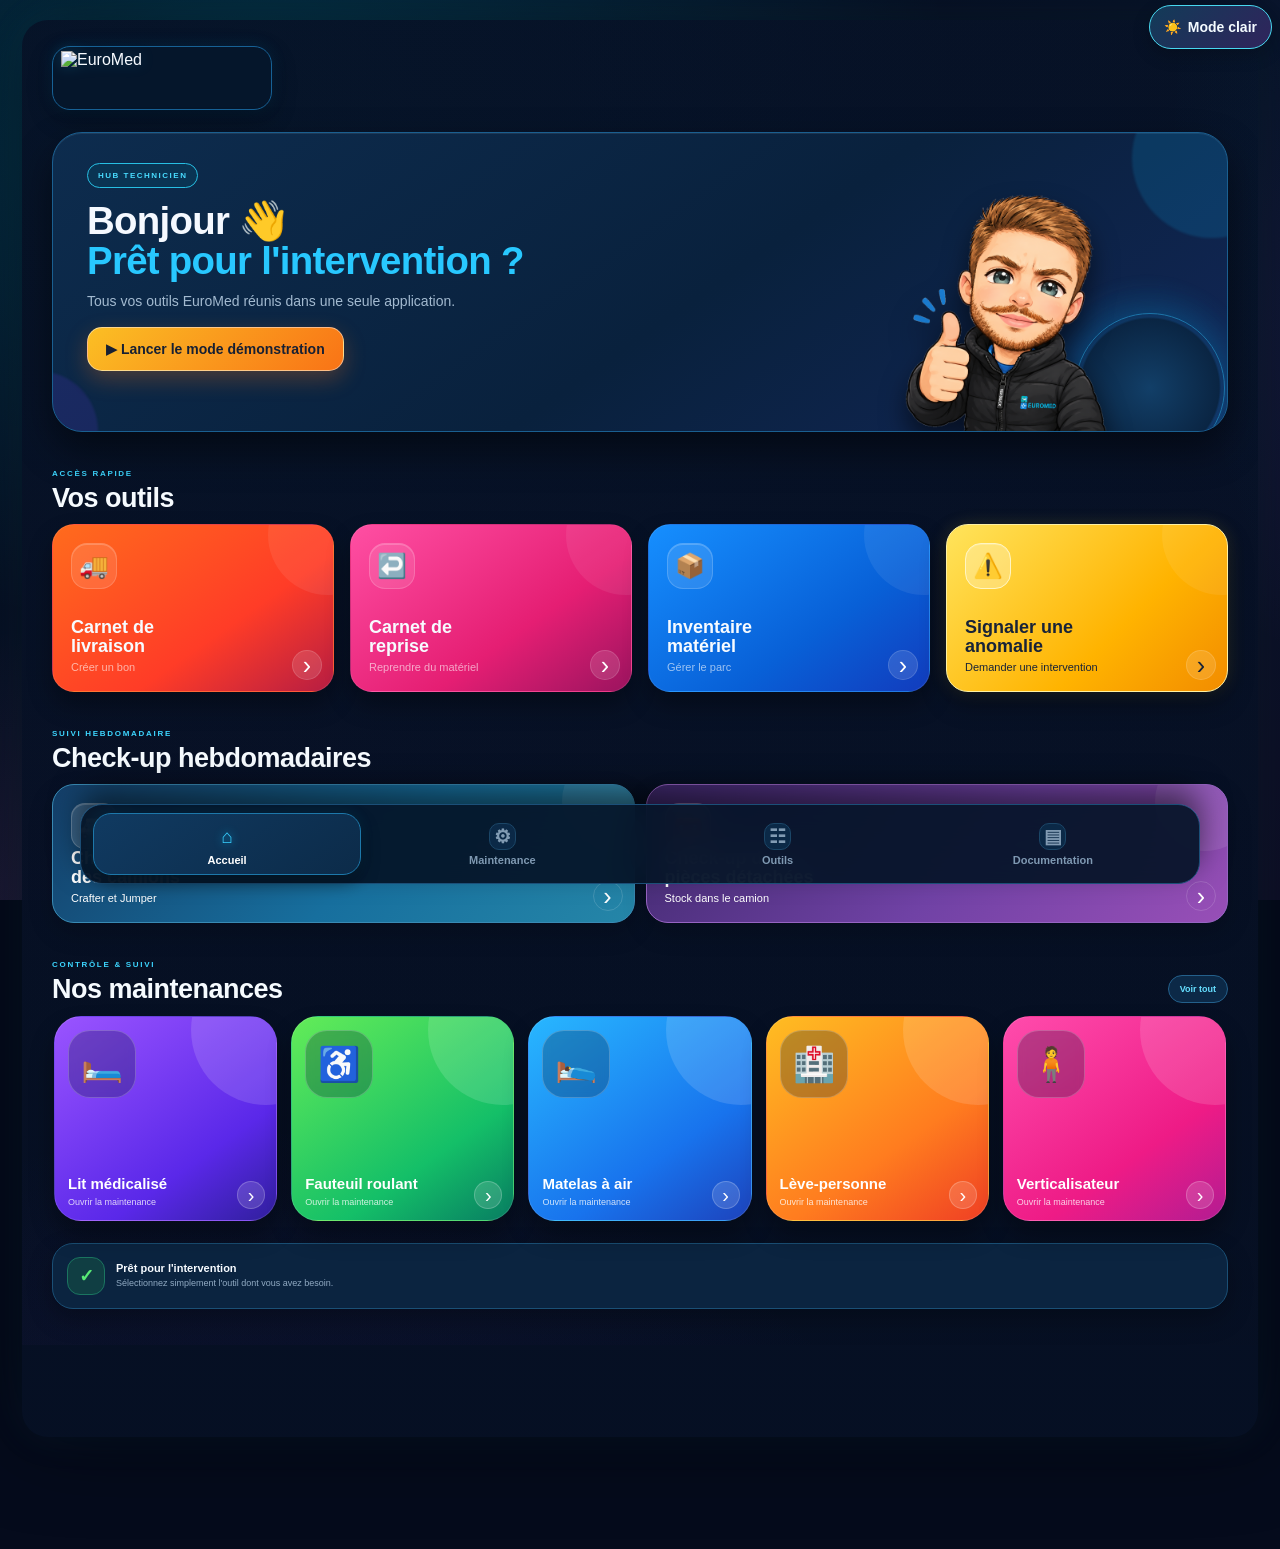
==== commit 2062e948: "Actualiser le cache CSS pour les corrections du thème" ====
--- a/index.html
+++ b/index.html
@@ -9,7 +9,7 @@
 <meta name="apple-mobile-web-app-title" content="EuroMed">
 <title>EuroMed — Hub Technicien</title>
 <link rel="manifest" href="manifest.json">
-<link rel="stylesheet" href="style.css?v=20261029-light-contrast">
+<link rel="stylesheet" href="style.css?v=20261029-maintenance-colors-scroll-fix">
 <style id="tools-checkups-navigation">
 .tools-checkup-heading{margin:22px 0 4px}
 button.tool-launch{font:inherit;text-align:left;width:100%;cursor:pointer}
--- a/style.css
+++ b/style.css
@@ -729,3 +729,48 @@
 html[data-theme="light"] body main .tools-directory button.tool-checkup-truck,html[data-theme="light"] body .tools-directory button.tool-checkup-truck{background:linear-gradient(120deg,#075985,#0891b2)!important;background-image:linear-gradient(120deg,#075985,#0891b2)!important;color:#fff!important;border:2px solid #22d3ee!important}
 html[data-theme="light"] body main .tools-directory button.tool-checkup-parts,html[data-theme="light"] body .tools-directory button.tool-checkup-parts{background:linear-gradient(120deg,#4c1d95,#7c3aed)!important;background-image:linear-gradient(120deg,#4c1d95,#7c3aed)!important;color:#fff!important;border:2px solid #c4b5fd!important}
 .tools-directory button.tool-checkup-truck *, .tools-directory button.tool-checkup-parts *{color:#fff!important;background:transparent!important;background-image:none!important}
+
+/* Conserver les couleurs propres à chaque tuile de maintenance en mode clair */
+html[data-theme="light"] body .maintenance-scroller .maintenance-tile,
+html[data-theme="light"] body main .maintenance-scroller .maintenance-tile,
+html[data-theme="light"] body .screen-home .maintenance-tile{
+ color:#fff!important;
+ border-color:#ffffff40!important;
+ box-shadow:0 14px 25px rgba(20,45,90,.22)!important;
+ background-image:initial;
+}
+html[data-theme="light"] body .maintenance-scroller .maintenance-tile.purple,
+html[data-theme="light"] body .screen-home .maintenance-tile.purple{background:linear-gradient(145deg,#9a54ff,#5a28e9 68%,#301f9d)!important}
+html[data-theme="light"] body .maintenance-scroller .maintenance-tile.green,
+html[data-theme="light"] body .screen-home .maintenance-tile.green{background:linear-gradient(145deg,#63ec58,#14bf68 67%,#087d62)!important}
+html[data-theme="light"] body .maintenance-scroller .maintenance-tile.blue,
+html[data-theme="light"] body .screen-home .maintenance-tile.blue{background:linear-gradient(145deg,#28b7ff,#1873ed 65%,#1d43bc)!important}
+html[data-theme="light"] body .maintenance-scroller .maintenance-tile.orange,
+html[data-theme="light"] body .screen-home .maintenance-tile.orange{background:linear-gradient(145deg,#ffbd22,#ff7c1f 62%,#ef3f24)!important}
+html[data-theme="light"] body .maintenance-scroller .maintenance-tile.pink,
+html[data-theme="light"] body .screen-home .maintenance-tile.pink{background:linear-gradient(145deg,#ff4cac,#ee1b86 65%,#b31c92)!important}
+html[data-theme="light"] body .maintenance-scroller .maintenance-tile span,
+html[data-theme="light"] body .maintenance-scroller .maintenance-tile small,
+html[data-theme="light"] body .maintenance-scroller .maintenance-tile .tile-orb,
+html[data-theme="light"] body .screen-home .maintenance-tile span,
+html[data-theme="light"] body .screen-home .maintenance-tile small,
+html[data-theme="light"] body .screen-home .maintenance-tile .tile-orb{color:#fff!important}
+
+
+/* Correctif final 2026-10-29 : conserver les vraies couleurs des tuiles de maintenance en mode clair */
+html[data-theme="light"] body button.maintenance-tile.purple,
+html[data-theme="light"] body main button.maintenance-tile.purple { background:linear-gradient(145deg,#9a54ff,#5a28e9 68%,#301f9d)!important; background-image:linear-gradient(145deg,#9a54ff,#5a28e9 68%,#301f9d)!important; }
+html[data-theme="light"] body button.maintenance-tile.green,
+html[data-theme="light"] body main button.maintenance-tile.green { background:linear-gradient(145deg,#63ec58,#14bf68 67%,#087d62)!important; background-image:linear-gradient(145deg,#63ec58,#14bf68 67%,#087d62)!important; }
+html[data-theme="light"] body button.maintenance-tile.blue,
+html[data-theme="light"] body main button.maintenance-tile.blue { background:linear-gradient(145deg,#28b7ff,#1873ed 65%,#1d43bc)!important; background-image:linear-gradient(145deg,#28b7ff,#1873ed 65%,#1d43bc)!important; }
+html[data-theme="light"] body button.maintenance-tile.orange,
+html[data-theme="light"] body main button.maintenance-tile.orange { background:linear-gradient(145deg,#ffbd22,#ff7c1f 62%,#ef3f24)!important; background-image:linear-gradient(145deg,#ffbd22,#ff7c1f 62%,#ef3f24)!important; }
+html[data-theme="light"] body button.maintenance-tile.pink,
+html[data-theme="light"] body main button.maintenance-tile.pink { background:linear-gradient(145deg,#ff4cac,#ee1b86 65%,#b31c92)!important; background-image:linear-gradient(145deg,#ff4cac,#ee1b86 65%,#b31c92)!important; }
+html[data-theme="light"] body button.maintenance-tile,
+html[data-theme="light"] body button.maintenance-tile * { color:#fff!important; }
+
+/* Le bouton de thème défile avec la page dans les deux thèmes, sans rester fixé à l'écran */
+html body .theme-toggle { position:absolute!important; top:5px!important; right:8px!important; }
+@media(max-width:760px){ html body .theme-toggle { position:absolute!important; top:calc(6px + env(safe-area-inset-top,0px))!important; right:8px!important; } }
